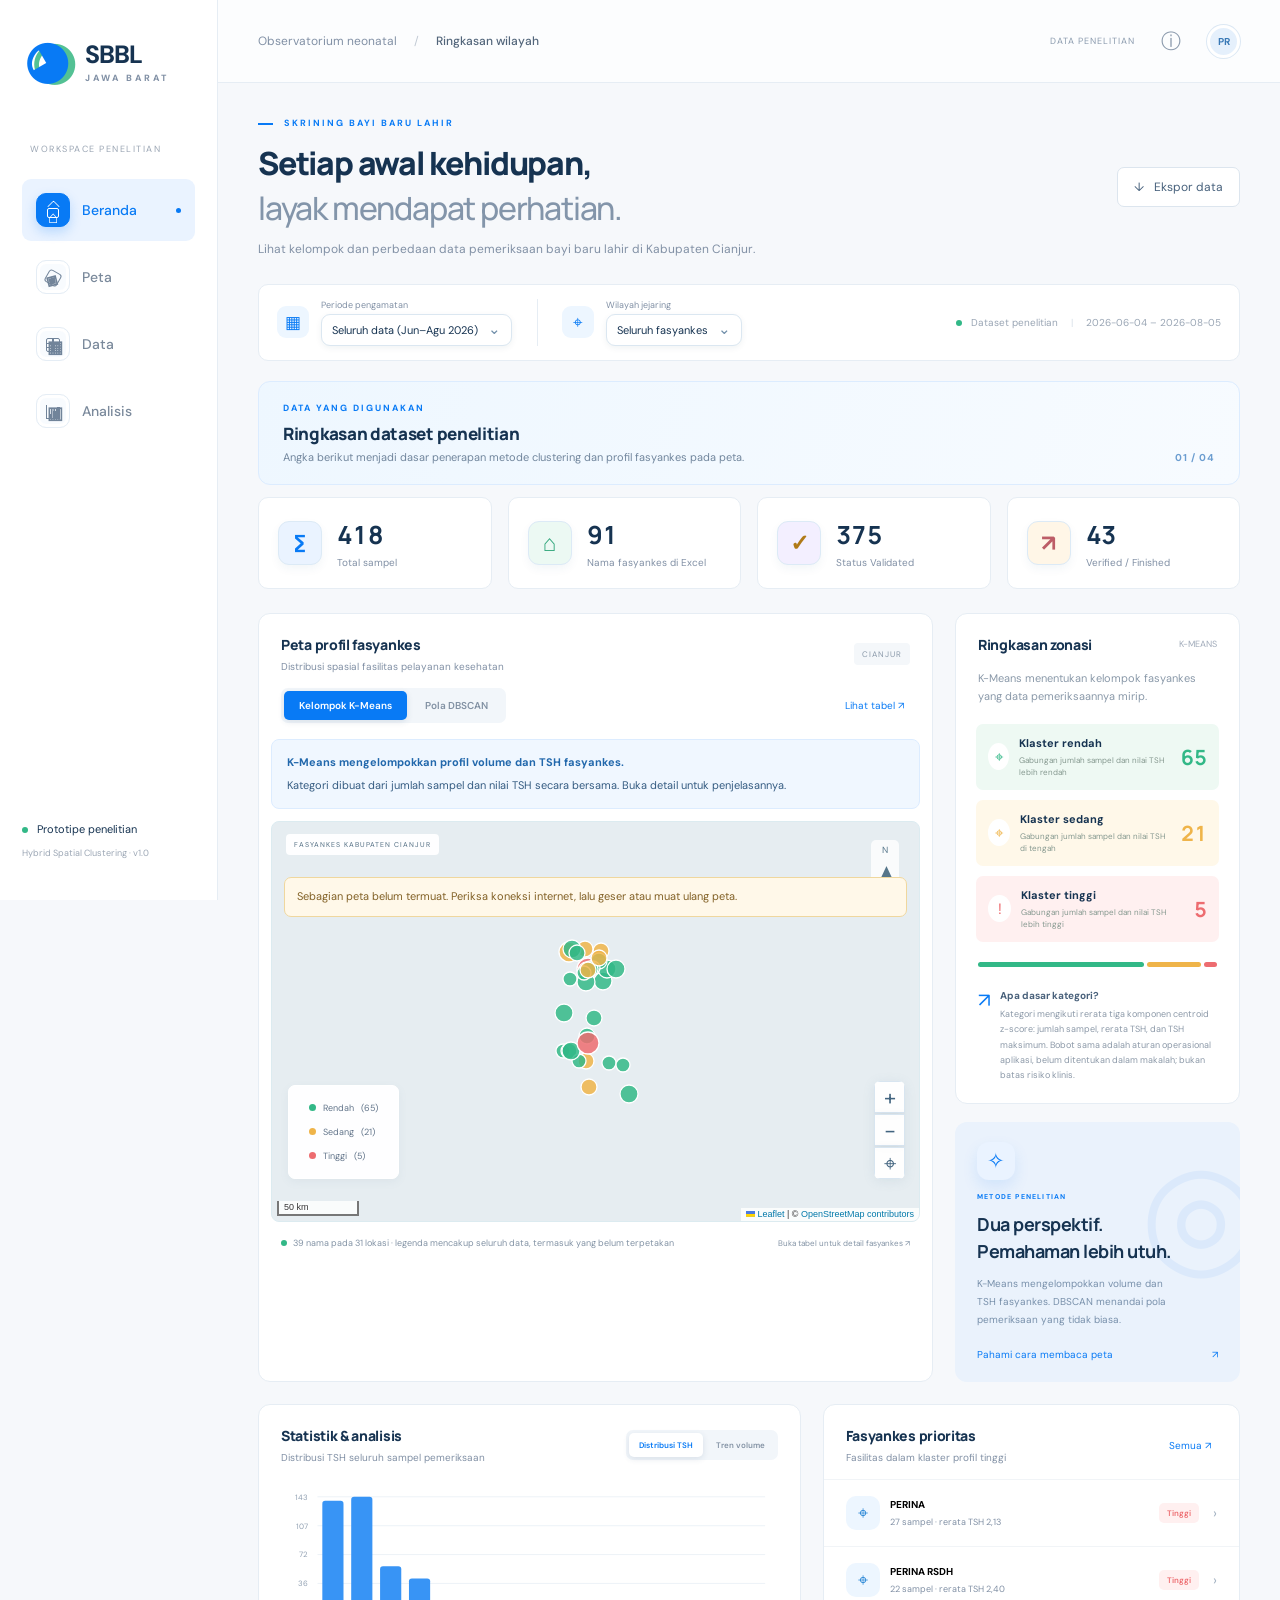
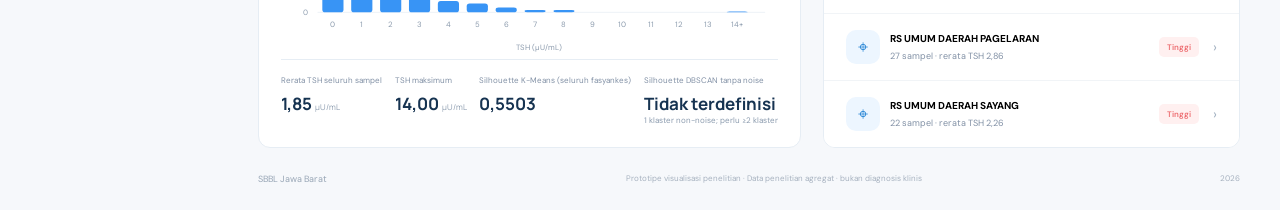
==== index.html @ 20bd7f94 "Fix duplicate dropdown and modernize menu icons" ====
<!doctype html>
<html lang="id">
<head><meta charset="UTF-8"><meta name="viewport" content="width=device-width,initial-scale=1"><meta name="theme-color" content="#087af5"><title>SBBL Jawa Barat · Observatorium Neonatal</title><meta name="description" content="Prototipe penelitian kerentanan neonatal Jawa Barat: peta interaktif, visualisasi K-Means dan DBSCAN, serta statistik fasyankes menggunakan data penelitian."><meta name="referrer" content="strict-origin-when-cross-origin"><link rel="stylesheet" href="vendor/leaflet/leaflet.css"><link rel="stylesheet" href="style.css?v=20260915-icons2"></head>
<body>
<aside class="sidebar"><a class="brand" href="#beranda"><span class="logo">◕</span><span>SBBL<span class="brand-sub">JAWA BARAT</span></span></a><div class="workspace">WORKSPACE PENELITIAN</div><nav id="side-nav"></nav><div class="side-bottom"><div class="live-dot"></div> Prototipe penelitian<span>Hybrid Spatial Clustering · v1.0</span></div></aside>
<div class="app"><header><div class="mobile-brand"><span class="logo">◕</span><strong>SBBL Jawa Barat</strong></div><div class="breadcrumb">Observatorium neonatal <span>/</span> <strong id="crumb">Ringkasan wilayah</strong></div><div class="header-right"><span class="demo-label">DATA PENELITIAN</span><button class="icon-button" id="info-button" aria-label="Tentang aplikasi">ⓘ</button><div class="avatar">PR</div></div></header>
<main><section class="page-heading"><div><div class="eyebrow"><span></span> SKRINING BAYI BARU LAHIR</div><h1 id="page-title">Setiap awal kehidupan,<br><span>layak mendapat perhatian.</span></h1><p id="page-desc">Eksplorasi kerentanan neonatal di Jawa Barat melalui hybrid spatial clustering.</p></div><button class="export-button" id="export">↓ <span>Ekspor data</span></button></section>
<section class="filter-bar"><div class="filter"><span class="filter-icon">▦</span><div><label for="period">Periode pengamatan</label><select id="period"><option value="all">Seluruh data (Jun?Agu 2026)</option></select></div></div><div class="filter"><span class="filter-icon">⌖</span><div><label for="region">Wilayah jejaring</label><select id="region" disabled><option value="all">Wilayah belum tersedia</option></select></div></div><div class="filter-note"><span class="live-dot"></span> Dataset penelitian <span class="divider">|</span> <span id="period-note">4 Jun?5 Agu 2026</span></div></section>
<section class="stats" id="stats"></section>
<div id="dashboard"><div class="content-grid"><section class="card map-card"><div class="card-heading"><div><h2>Peta profil fasyankes</h2><p>Distribusi spasial fasilitas pelayanan kesehatan</p></div><span class="small-tag">CIANJUR</span></div><div class="map-toolbar"><div class="segmented"><button class="active" data-mode="kmeans">Kelompok K-Means</button><button data-mode="dbscan">Pola DBSCAN</button></div><button class="text-button" id="map-table">Lihat tabel ↗</button></div><div class="coordinate-tools"><button class="text-button" id="coordinate-template">Unduh template koordinat</button><label class="text-button" for="coordinate-file">Muat koordinat fasyankes (CSV)</label><input id="coordinate-file" type="file" accept=".csv,text/csv" hidden><p id="coordinate-note" role="status">Gunakan lokasi fasyankes, bukan alamat pasien. CSV hanya digunakan dalam sesi browser ini.</p></div><div id="method-explanation" class="method-explanation" aria-live="polite"></div><div class="map-wrap" id="map-wrap"><div id="map" role="region" aria-label="Peta geografis interaktif Kabupaten Cianjur"></div><div id="map-status" role="status" hidden></div><div class="map-caption">FASYANKES KABUPATEN CIANJUR</div><div class="compass">N<span>➤</span></div><div class="map-controls"><button id="zoom-in" aria-label="Perbesar peta">+</button><button id="zoom-out" aria-label="Perkecil peta">−</button><button id="reset-map" aria-label="Reset peta">⌖</button></div><div class="legend" id="legend"></div></div><div class="map-footer"><span class="live-dot"></span><span id="map-footnote">3 klaster profil</span><span class="right">Buka tabel untuk detail fasyankes ↗</span></div></section>
<aside class="insight-column"><section class="card zone-card"><div class="card-heading"><h2>Ringkasan zonasi</h2><span class="subtle">01 — 03</span></div><p class="section-description">Kenali sebaran tingkat kerentanan<br>di wilayah pengamatan.</p><div id="zones"></div><div class="distribution-bar"><i></i><i></i><i></i></div><div class="insight-note"><span>↗</span><p><strong>Perhatian pada zona tinggi</strong>Prioritaskan peninjauan data dan penguatan surveilans laboratorium.</p></div></section><section class="research-card"><span class="research-icon">✧</span><span class="eyebrow">METODE PENELITIAN</span><h3>Dua perspektif.<br>Pemahaman lebih utuh.</h3><p>K-Means mengelompokkan volume dan TSH fasyankes. DBSCAN menandai pola pemeriksaan yang tidak biasa.</p><button id="method">Pahami cara membaca peta <span>↗</span></button></section></aside></div>
<div class="bottom-grid"><section class="card chart-card"><div class="card-heading"><div><h2>Statistik & analisis</h2><p id="chart-desc">Sebaran nilai TSH pada sampel pemeriksaan</p></div><div class="segmented compact"><button class="active" data-chart="distribution">Distribusi TSH</button><button data-chart="trend">Tren volume</button></div></div><div id="chart"></div><div class="chart-summary"><span>Rata-rata TSH <strong>— <small>µU/mL</small></strong></span><span>Nilai maksimum <strong>— <small>µU/mL</small></strong></span><span>Silhouette score <strong>—</strong></span></div></section><section class="card facility-preview"><div class="card-heading"><div><h2>Fasyankes prioritas</h2><p>Fasilitas dalam klaster profil tinggi</p></div><button class="text-button" id="all-facilities">Semua ↗</button></div><div id="priority-list"></div></section></div></div>
<section class="card data-page" id="data-page" hidden><div class="card-heading"><div><h2>Direktori fasilitas kesehatan</h2><p>Telusuri data dan hasil pengelompokan fasilitas</p></div><span class="small-tag" id="result-count"></span></div><div class="data-tools"><input id="search" placeholder="Cari nama fasyankes atau kota…" aria-label="Cari fasilitas kesehatan"><div class="segmented" id="risk-filters"><button class="active" data-risk="Semua">Semua</button><button data-risk="Rendah">Rendah</button><button data-risk="Sedang">Sedang</button><button data-risk="Tinggi">Tinggi</button><button data-risk="Normal">Normal</button><button data-risk="Outlier">Outlier</button></div></div><div class="table-scroll"><table><thead><tr><th>Fasilitas kesehatan</th><th>Sampel</th><th>TSH rata-rata</th><th>TSH maksimum</th><th>Klaster profil</th><th>DBSCAN</th><th></th></tr></thead><tbody id="facility-table"></tbody></table></div></section>
<footer> SBBL Jawa Barat <span>Prototipe visualisasi penelitian · Data penelitian agregat · bukan diagnosis klinis</span><span>2026</span></footer></main></div><nav class="mobile-nav" id="mobile-nav"></nav><dialog id="detail-dialog"><button class="dialog-close" aria-label="Tutup dialog">×</button><div id="dialog-content"></div></dialog><div id="toast" role="status"></div><script src="vendor/leaflet/leaflet.js"></script><script src="research-data.js?v=20260915-icons2"></script><script src="clustering.js?v=20260915-icons2"></script><script src="facility-locations.js?v=20260915-icons2"></script><script src="app.js?v=20260915-icons2"></script><script src="coordinates.js?v=20260915-icons2"></script></body></html>
---- vendor/leaflet/leaflet.css ----
/* required styles */

.leaflet-pane,
.leaflet-tile,
.leaflet-marker-icon,
.leaflet-marker-shadow,
.leaflet-tile-container,
.leaflet-pane > svg,
.leaflet-pane > canvas,
.leaflet-zoom-box,
.leaflet-image-layer,
.leaflet-layer {
	position: absolute;
	left: 0;
	top: 0;
	}
.leaflet-container {
	overflow: hidden;
	}
.leaflet-tile,
.leaflet-marker-icon,
.leaflet-marker-shadow {
	-webkit-user-select: none;
	   -moz-user-select: none;
	        user-select: none;
	  -webkit-user-drag: none;
	}
/* Prevents IE11 from highlighting tiles in blue */
.leaflet-tile::selection {
	background: transparent;
}
/* Safari renders non-retina tile on retina better with this, but Chrome is worse */
.leaflet-safari .leaflet-tile {
	image-rendering: -webkit-optimize-contrast;
	}
/* hack that prevents hw layers "stretching" when loading new tiles */
.leaflet-safari .leaflet-tile-container {
	width: 1600px;
	height: 1600px;
	-webkit-transform-origin: 0 0;
	}
.leaflet-marker-icon,
.leaflet-marker-shadow {
	display: block;
	}
/* .leaflet-container svg: reset svg max-width decleration shipped in Joomla! (joomla.org) 3.x */
/* .leaflet-container img: map is broken in FF if you have max-width: 100% on tiles */
.leaflet-container .leaflet-overlay-pane svg {
	max-width: none !important;
	max-height: none !important;
	}
.leaflet-container .leaflet-marker-pane img,
.leaflet-container .leaflet-shadow-pane img,
.leaflet-container .leaflet-tile-pane img,
.leaflet-container img.leaflet-image-layer,
.leaflet-container .leaflet-tile {
	max-width: none !important;
	max-height: none !important;
	width: auto;
	padding: 0;
	}

.leaflet-container img.leaflet-tile {
	/* See: https://bugs.chromium.org/p/chromium/issues/detail?id=600120 */
	mix-blend-mode: plus-lighter;
}

.leaflet-container.leaflet-touch-zoom {
	-ms-touch-action: pan-x pan-y;
	touch-action: pan-x pan-y;
	}
.leaflet-container.leaflet-touch-drag {
	-ms-touch-action: pinch-zoom;
	/* Fallback for FF which doesn't support pinch-zoom */
	touch-action: none;
	touch-action: pinch-zoom;
}
.leaflet-container.leaflet-touch-drag.leaflet-touch-zoom {
	-ms-touch-action: none;
	touch-action: none;
}
.leaflet-container {
	-webkit-tap-highlight-color: transparent;
}
.leaflet-container a {
	-webkit-tap-highlight-color: rgba(51, 181, 229, 0.4);
}
.leaflet-tile {
	filter: inherit;
	visibility: hidden;
	}
.leaflet-tile-loaded {
	visibility: inherit;
	}
.leaflet-zoom-box {
	width: 0;
	height: 0;
	-moz-box-sizing: border-box;
	     box-sizing: border-box;
	z-index: 800;
	}
/* workaround for https://bugzilla.mozilla.org/show_bug.cgi?id=888319 */
.leaflet-overlay-pane svg {
	-moz-user-select: none;
	}

.leaflet-pane         { z-index: 400; }

.leaflet-tile-pane    { z-index: 200; }
.leaflet-overlay-pane { z-index: 400; }
.leaflet-shadow-pane  { z-index: 500; }
.leaflet-marker-pane  { z-index: 600; }
.leaflet-tooltip-pane   { z-index: 650; }
.leaflet-popup-pane   { z-index: 700; }

.leaflet-map-pane canvas { z-index: 100; }
.leaflet-map-pane svg    { z-index: 200; }

.leaflet-vml-shape {
	width: 1px;
	height: 1px;
	}
.lvml {
	behavior: url(#default#VML);
	display: inline-block;
	position: absolute;
	}


/* control positioning */

.leaflet-control {
	position: relative;
	z-index: 800;
	pointer-events: visiblePainted; /* IE 9-10 doesn't have auto */
	pointer-events: auto;
	}
.leaflet-top,
.leaflet-bottom {
	position: absolute;
	z-index: 1000;
	pointer-events: none;
	}
.leaflet-top {
	top: 0;
	}
.leaflet-right {
	right: 0;
	}
.leaflet-bottom {
	bottom: 0;
	}
.leaflet-left {
	left: 0;
	}
.leaflet-control {
	float: left;
	clear: both;
	}
.leaflet-right .leaflet-control {
	float: right;
	}
.leaflet-top .leaflet-control {
	margin-top: 10px;
	}
.leaflet-bottom .leaflet-control {
	margin-bottom: 10px;
	}
.leaflet-left .leaflet-control {
	margin-left: 10px;
	}
.leaflet-right .leaflet-control {
	margin-right: 10px;
	}


/* zoom and fade animations */

.leaflet-fade-anim .leaflet-popup {
	opacity: 0;
	-webkit-transition: opacity 0.2s linear;
	   -moz-transition: opacity 0.2s linear;
	        transition: opacity 0.2s linear;
	}
.leaflet-fade-anim .leaflet-map-pane .leaflet-popup {
	opacity: 1;
	}
.leaflet-zoom-animated {
	-webkit-transform-origin: 0 0;
	    -ms-transform-origin: 0 0;
	        transform-origin: 0 0;
	}
svg.leaflet-zoom-animated {
	will-change: transform;
}

.leaflet-zoom-anim .leaflet-zoom-animated {
	-webkit-transition: -webkit-transform 0.25s cubic-bezier(0,0,0.25,1);
	   -moz-transition:    -moz-transform 0.25s cubic-bezier(0,0,0.25,1);
	        transition:         transform 0.25s cubic-bezier(0,0,0.25,1);
	}
.leaflet-zoom-anim .leaflet-tile,
.leaflet-pan-anim .leaflet-tile {
	-webkit-transition: none;
	   -moz-transition: none;
	        transition: none;
	}

.leaflet-zoom-anim .leaflet-zoom-hide {
	visibility: hidden;
	}


/* cursors */

.leaflet-interactive {
	cursor: pointer;
	}
.leaflet-grab {
	cursor: -webkit-grab;
	cursor:    -moz-grab;
	cursor:         grab;
	}
.leaflet-crosshair,
.leaflet-crosshair .leaflet-interactive {
	cursor: crosshair;
	}
.leaflet-popup-pane,
.leaflet-control {
	cursor: auto;
	}
.leaflet-dragging .leaflet-grab,
.leaflet-dragging .leaflet-grab .leaflet-interactive,
.leaflet-dragging .leaflet-marker-draggable {
	cursor: move;
	cursor: -webkit-grabbing;
	cursor:    -moz-grabbing;
	cursor:         grabbing;
	}

/* marker & overlays interactivity */
.leaflet-marker-icon,
.leaflet-marker-shadow,
.leaflet-image-layer,
.leaflet-pane > svg path,
.leaflet-tile-container {
	pointer-events: none;
	}

.leaflet-marker-icon.leaflet-interactive,
.leaflet-image-layer.leaflet-interactive,
.leaflet-pane > svg path.leaflet-interactive,
svg.leaflet-image-layer.leaflet-interactive path {
	pointer-events: visiblePainted; /* IE 9-10 doesn't have auto */
	pointer-events: auto;
	}

/* visual tweaks */

.leaflet-container {
	background: #ddd;
	outline-offset: 1px;
	}
.leaflet-container a {
	color: #0078A8;
	}
.leaflet-zoom-box {
	border: 2px dotted #38f;
	background: rgba(255,255,255,0.5);
	}


/* general typography */
.leaflet-container {
	font-family: "Helvetica Neue", Arial, Helvetica, sans-serif;
	font-size: 12px;
	font-size: 0.75rem;
	line-height: 1.5;
	}


/* general toolbar styles */

.leaflet-bar {
	box-shadow: 0 1px 5px rgba(0,0,0,0.65);
	border-radius: 4px;
	}
.leaflet-bar a {
	background-color: #fff;
	border-bottom: 1px solid #ccc;
	width: 26px;
	height: 26px;
	line-height: 26px;
	display: block;
	text-align: center;
	text-decoration: none;
	color: black;
	}
.leaflet-bar a,
.leaflet-control-layers-toggle {
	background-position: 50% 50%;
	background-repeat: no-repeat;
	display: block;
	}
.leaflet-bar a:hover,
.leaflet-bar a:focus {
	background-color: #f4f4f4;
	}
.leaflet-bar a:first-child {
	border-top-left-radius: 4px;
	border-top-right-radius: 4px;
	}
.leaflet-bar a:last-child {
	border-bottom-left-radius: 4px;
	border-bottom-right-radius: 4px;
	border-bottom: none;
	}
.leaflet-bar a.leaflet-disabled {
	cursor: default;
	background-color: #f4f4f4;
	color: #bbb;
	}

.leaflet-touch .leaflet-bar a {
	width: 30px;
	height: 30px;
	line-height: 30px;
	}
.leaflet-touch .leaflet-bar a:first-child {
	border-top-left-radius: 2px;
	border-top-right-radius: 2px;
	}
.leaflet-touch .leaflet-bar a:last-child {
	border-bottom-left-radius: 2px;
	border-bottom-right-radius: 2px;
	}

/* zoom control */

.leaflet-control-zoom-in,
.leaflet-control-zoom-out {
	font: bold 18px 'Lucida Console', Monaco, monospace;
	text-indent: 1px;
	}

.leaflet-touch .leaflet-control-zoom-in, .leaflet-touch .leaflet-control-zoom-out  {
	font-size: 22px;
	}


/* layers control */

.leaflet-control-layers {
	box-shadow: 0 1px 5px rgba(0,0,0,0.4);
	background: #fff;
	border-radius: 5px;
	}
.leaflet-control-layers-toggle {
	background-image: url(images/layers.png);
	width: 36px;
	height: 36px;
	}
.leaflet-retina .leaflet-control-layers-toggle {
	background-image: url(images/layers-2x.png);
	background-size: 26px 26px;
	}
.leaflet-touch .leaflet-control-layers-toggle {
	width: 44px;
	height: 44px;
	}
.leaflet-control-layers .leaflet-control-layers-list,
.leaflet-control-layers-expanded .leaflet-control-layers-toggle {
	display: none;
	}
.leaflet-control-layers-expanded .leaflet-control-layers-list {
	display: block;
	position: relative;
	}
.leaflet-control-layers-expanded {
	padding: 6px 10px 6px 6px;
	color: #333;
	background: #fff;
	}
.leaflet-control-layers-scrollbar {
	overflow-y: scroll;
	overflow-x: hidden;
	padding-right: 5px;
	}
.leaflet-control-layers-selector {
	margin-top: 2px;
	position: relative;
	top: 1px;
	}
.leaflet-control-layers label {
	display: block;
	font-size: 13px;
	font-size: 1.08333em;
	}
.leaflet-control-layers-separator {
	height: 0;
	border-top: 1px solid #ddd;
	margin: 5px -10px 5px -6px;
	}

/* Default icon URLs */
.leaflet-default-icon-path { /* used only in path-guessing heuristic, see L.Icon.Default */
	background-image: url(images/marker-icon.png);
	}


/* attribution and scale controls */

.leaflet-container .leaflet-control-attribution {
	background: #fff;
	background: rgba(255, 255, 255, 0.8);
	margin: 0;
	}
.leaflet-control-attribution,
.leaflet-control-scale-line {
	padding: 0 5px;
	color: #333;
	line-height: 1.4;
	}
.leaflet-control-attribution a {
	text-decoration: none;
	}
.leaflet-control-attribution a:hover,
.leaflet-control-attribution a:focus {
	text-decoration: underline;
	}
.leaflet-attribution-flag {
	display: inline !important;
	vertical-align: baseline !important;
	width: 1em;
	height: 0.6669em;
	}
.leaflet-left .leaflet-control-scale {
	margin-left: 5px;
	}
.leaflet-bottom .leaflet-control-scale {
	margin-bottom: 5px;
	}
.leaflet-control-scale-line {
	border: 2px solid #777;
	border-top: none;
	line-height: 1.1;
	padding: 2px 5px 1px;
	white-space: nowrap;
	-moz-box-sizing: border-box;
	     box-sizing: border-box;
	background: rgba(255, 255, 255, 0.8);
	text-shadow: 1px 1px #fff;
	}
.leaflet-control-scale-line:not(:first-child) {
	border-top: 2px solid #777;
	border-bottom: none;
	margin-top: -2px;
	}
.leaflet-control-scale-line:not(:first-child):not(:last-child) {
	border-bottom: 2px solid #777;
	}

.leaflet-touch .leaflet-control-attribution,
.leaflet-touch .leaflet-control-layers,
.leaflet-touch .leaflet-bar {
	box-shadow: none;
	}
.leaflet-touch .leaflet-control-layers,
.leaflet-touch .leaflet-bar {
	border: 2px solid rgba(0,0,0,0.2);
	background-clip: padding-box;
	}


/* popup */

.leaflet-popup {
	position: absolute;
	text-align: center;
	margin-bottom: 20px;
	}
.leaflet-popup-content-wrapper {
	padding: 1px;
	text-align: left;
	border-radius: 12px;
	}
.leaflet-popup-content {
	margin: 13px 24px 13px 20px;
	line-height: 1.3;
	font-size: 13px;
	font-size: 1.08333em;
	min-height: 1px;
	}
.leaflet-popup-content p {
	margin: 17px 0;
	margin: 1.3em 0;
	}
.leaflet-popup-tip-container {
	width: 40px;
	height: 20px;
	position: absolute;
	left: 50%;
	margin-top: -1px;
	margin-left: -20px;
	overflow: hidden;
	pointer-events: none;
	}
.leaflet-popup-tip {
	width: 17px;
	height: 17px;
	padding: 1px;

	margin: -10px auto 0;
	pointer-events: auto;

	-webkit-transform: rotate(45deg);
	   -moz-transform: rotate(45deg);
	    -ms-transform: rotate(45deg);
	        transform: rotate(45deg);
	}
.leaflet-popup-content-wrapper,
.leaflet-popup-tip {
	background: white;
	color: #333;
	box-shadow: 0 3px 14px rgba(0,0,0,0.4);
	}
.leaflet-container a.leaflet-popup-close-button {
	position: absolute;
	top: 0;
	right: 0;
	border: none;
	text-align: center;
	width: 24px;
	height: 24px;
	font: 16px/24px Tahoma, Verdana, sans-serif;
	color: #757575;
	text-decoration: none;
	background: transparent;
	}
.leaflet-container a.leaflet-popup-close-button:hover,
.leaflet-container a.leaflet-popup-close-button:focus {
	color: #585858;
	}
.leaflet-popup-scrolled {
	overflow: auto;
	}

.leaflet-oldie .leaflet-popup-content-wrapper {
	-ms-zoom: 1;
	}
.leaflet-oldie .leaflet-popup-tip {
	width: 24px;
	margin: 0 auto;

	-ms-filter: "progid:DXImageTransform.Microsoft.Matrix(M11=0.70710678, M12=0.70710678, M21=-0.70710678, M22=0.70710678)";
	filter: progid:DXImageTransform.Microsoft.Matrix(M11=0.70710678, M12=0.70710678, M21=-0.70710678, M22=0.70710678);
	}

.leaflet-oldie .leaflet-control-zoom,
.leaflet-oldie .leaflet-control-layers,
.leaflet-oldie .leaflet-popup-content-wrapper,
.leaflet-oldie .leaflet-popup-tip {
	border: 1px solid #999;
	}


/* div icon */

.leaflet-div-icon {
	background: #fff;
	border: 1px solid #666;
	}


/* Tooltip */
/* Base styles for the element that has a tooltip */
.leaflet-tooltip {
	position: absolute;
	padding: 6px;
	background-color: #fff;
	border: 1px solid #fff;
	border-radius: 3px;
	color: #222;
	white-space: nowrap;
	-webkit-user-select: none;
	-moz-user-select: none;
	-ms-user-select: none;
	user-select: none;
	pointer-events: none;
	box-shadow: 0 1px 3px rgba(0,0,0,0.4);
	}
.leaflet-tooltip.leaflet-interactive {
	cursor: pointer;
	pointer-events: auto;
	}
.leaflet-tooltip-top:before,
.leaflet-tooltip-bottom:before,
.leaflet-tooltip-left:before,
.leaflet-tooltip-right:before {
	position: absolute;
	pointer-events: none;
	border: 6px solid transparent;
	background: transparent;
	content: "";
	}

/* Directions */

.leaflet-tooltip-bottom {
	margin-top: 6px;
}
.leaflet-tooltip-top {
	margin-top: -6px;
}
.leaflet-tooltip-bottom:before,
.leaflet-tooltip-top:before {
	left: 50%;
	margin-left: -6px;
	}
.leaflet-tooltip-top:before {
	bottom: 0;
	margin-bottom: -12px;
	border-top-color: #fff;
	}
.leaflet-tooltip-bottom:before {
	top: 0;
	margin-top: -12px;
	margin-left: -6px;
	border-bottom-color: #fff;
	}
.leaflet-tooltip-left {
	margin-left: -6px;
}
.leaflet-tooltip-right {
	margin-left: 6px;
}
.leaflet-tooltip-left:before,
.leaflet-tooltip-right:before {
	top: 50%;
	margin-top: -6px;
	}
.leaflet-tooltip-left:before {
	right: 0;
	margin-right: -12px;
	border-left-color: #fff;
	}
.leaflet-tooltip-right:before {
	left: 0;
	margin-left: -12px;
	border-right-color: #fff;
	}

/* Printing */

@media print {
	/* Prevent printers from removing background-images of controls. */
	.leaflet-control {
		-webkit-print-color-adjust: exact;
		print-color-adjust: exact;
		}
	}
---- style.css ----
@import url('https://fonts.googleapis.com/css2?family=DM+Sans:wght@400;500;600;700&family=Manrope:wght@400;500;600;700;800&display=swap');
:root{--blue:#087af5;--ink:#163351;--muted:#8190a5;--line:#e6edf4;--green:#32b887;--orange:#efb449;--red:#ed6c70}*{box-sizing:border-box}body{margin:0;background:#f6f8fb;color:var(--ink);font-family:'DM Sans',sans-serif;font-size:14px}button,select,input{font:inherit}button,a,select{ -webkit-tap-highlight-color:transparent}button{cursor:pointer}button:focus-visible,a:focus-visible,select:focus-visible,input:focus-visible{outline:3px solid #7ec0ff;outline-offset:3px}button{transition:background .18s,transform .18s}button:hover{filter:brightness(.97)}button:active{transform:translateY(1px)}.sidebar{position:fixed;width:218px;top:0;bottom:0;background:white;border-right:1px solid var(--line);padding:35px 22px;display:flex;flex-direction:column;z-index:20}.brand{display:flex;gap:10px;align-items:center;text-decoration:none;color:var(--ink);font-size:25px;font-weight:800;letter-spacing:-1px}.logo{font-size:51px;line-height:1;color:var(--blue);text-shadow:6px 5px 0 #53c194;display:inline-block;transform:rotate(-30deg);margin-right:9px}.brand-sub{display:block;font-size:9px;letter-spacing:3px;color:#8190a5;margin-top:1px}.workspace{font-size:9px;letter-spacing:1.5px;color:#9ba6b4;margin:57px 8px 19px}.nav-link{display:flex;align-items:center;gap:14px;color:#7a899b;text-decoration:none;padding:14px;margin:5px 0;border-radius:9px;font-weight:500}.nav-link.active{background:#eaf3ff;color:var(--blue)}.nav-icon{font-size:21px;width:23px;text-align:center}.nav-link.active:after{content:'';width:5px;height:5px;background:var(--blue);border-radius:50%;margin-left:auto}.side-bottom{margin-top:auto;font-size:11px;line-height:24px}.side-bottom>span{display:block;color:#9ca7b5;font-size:9px}.live-dot{display:inline-block;width:6px;height:6px;background:var(--green);border-radius:50%;margin-right:6px}.app{margin-left:218px}header{height:83px;padding:0 40px;border-bottom:1px solid var(--line);background:#ffffffb5;display:flex;align-items:center;justify-content:space-between}.breadcrumb{font-size:12px;color:var(--muted)}.breadcrumb span{margin:0 14px;color:#c0c9d3}.breadcrumb strong{color:#52657a;font-weight:500}.header-right{display:flex;align-items:center;gap:20px}.demo-label{font-size:9px;letter-spacing:1px;color:#8b9bae}.avatar{display:grid;place-items:center;width:33px;height:33px;background:#e5f0fc;border:3px solid white;box-shadow:0 0 0 1px #dce8f4;border-radius:50%;font-size:10px;color:#3979b6;font-weight:700}.icon-button{border:0;background:none;color:#8a99ac;font-size:20px}main{max-width:1530px;margin:auto;padding:34px 40px 0}.page-heading{display:flex;justify-content:space-between;align-items:center;margin-bottom:27px}.eyebrow{font-size:9px;font-weight:700;letter-spacing:2px;color:var(--blue);display:block}.eyebrow>span{display:inline-block;width:15px;height:2px;background:var(--blue);vertical-align:middle;margin-right:7px}h1{font-family:Manrope,sans-serif;font-size:32px;line-height:1.4;letter-spacing:-1.2px;margin:12px 0 10px;font-weight:800}h1 span{color:#8395aa;font-weight:500}.page-heading p{color:var(--muted);font-size:12px;margin:0}.export-button{border:1px solid #dce5ee;background:white;padding:11px 16px;border-radius:7px;font-size:12px;color:#47617c;display:flex;gap:10px;align-items:center}.filter-bar{background:white;border:1px solid var(--line);border-radius:10px;display:flex;align-items:center;padding:14px 18px;margin-bottom:20px;gap:25px}.filter{display:flex;gap:12px;align-items:center;min-width:205px}.filter+.filter{border-left:1px solid var(--line);padding-left:24px}.filter-icon{color:var(--blue);font-size:24px;background:#f1f7ff;width:36px;height:36px;display:grid;place-items:center;border-radius:8px}.filter label{display:block;font-size:9px;color:var(--muted);margin-bottom:3px}select{border:0;background:transparent;color:var(--ink);font-size:11px;font-weight:600;min-width:155px;cursor:pointer}.filter-note{margin-left:auto;font-size:10px;color:#99a5b4;white-space:nowrap}.divider{margin:0 10px;color:#d8e0e8}.stats{display:grid;grid-template-columns:repeat(4,1fr);gap:16px;margin-bottom:24px}.stat{background:white;border:1px solid var(--line);border-radius:10px;padding:19px;display:flex;align-items:center;gap:15px}.stat-icon{width:44px;height:44px;border-radius:12px;background:#ecf5ff;color:var(--blue);display:grid;place-items:center;font-size:23px}.stat:nth-child(2) .stat-icon{background:#ecf9f3;color:#35ac7e}.stat:nth-child(3) .stat-icon{background:#f3efff;color:#9477d2}.stat:nth-child(4) .stat-icon{background:#fff6e7;color:#d5a23c}.stat strong{font-family:Manrope,sans-serif;font-size:25px;letter-spacing:-.7px}.stat p{margin:4px 0 0;color:var(--muted);font-size:10px}.stat .stat-trend{margin-left:auto;align-self:flex-start;font-size:9px;color:#53af8d;background:#f0faf5;padding:4px;border-radius:4px}.content-grid{display:grid;grid-template-columns:minmax(0,1fr) 285px;gap:22px}.card{background:white;border:1px solid var(--line);border-radius:12px;overflow:hidden}.card-heading{display:flex;align-items:center;justify-content:space-between;padding:21px 22px 15px;gap:10px}h2{font-family:Manrope,sans-serif;font-size:14px;letter-spacing:-.3px;margin:0;font-weight:800}.card-heading p{font-size:10px;color:var(--muted);margin:6px 0 0}.small-tag{font-size:8px;letter-spacing:1px;background:#f4f7fa;color:#8a99a9;padding:6px 8px;border-radius:4px;white-space:nowrap}.map-toolbar{display:flex;justify-content:space-between;align-items:center;padding:0 22px 16px}.segmented{display:flex;background:#f2f6fa;padding:3px;border-radius:7px;gap:3px}.segmented button{border:0;background:none;color:#8291a3;padding:8px 15px;font-size:10px;font-weight:600;border-radius:5px;white-space:nowrap}.segmented button.active{background:white;color:var(--blue);box-shadow:0 2px 6px #244b7020}.map-toolbar .segmented button.active{background:var(--blue);color:white}.text-button{font-size:10px;color:var(--blue);border:0;background:none;padding:6px}.map-wrap{position:relative;margin:0 12px;background:#e0f1f8;border:1px solid #dcebf0;border-radius:8px;overflow:hidden;aspect-ratio:1.62}#map{display:block;width:100%;height:100%;touch-action:manipulation}.map-caption{position:absolute;top:12px;left:14px;font-size:6px;letter-spacing:1px;color:#88a6b5}.compass{position:absolute;right:20px;top:18px;color:#56758a;text-align:center;font-size:9px}.compass span{display:block;transform:rotate(-90deg);font-size:24px;margin-top:3px}.map-controls{position:absolute;right:14px;bottom:26px;display:flex;flex-direction:column;gap:1px;box-shadow:0 2px 12px #6a8eab20;border-radius:6px;overflow:hidden}.map-controls button{background:white;border:0;width:31px;height:32px;font-size:22px;color:#487a9b}.legend{position:absolute;bottom:25px;left:16px;background:#fffffff0;border:1px solid #fff;padding:10px 12px;border-radius:7px;box-shadow:0 3px 10px #63809a12}.legend button{display:flex;align-items:center;gap:7px;border:0;background:none;font-size:9px;color:#62748a;padding:4px 0}.legend button.dim{opacity:.35}.legend i{width:7px;height:7px;border-radius:50%;background:var(--c)}.map-scale{position:absolute;bottom:9px;right:60px;font-size:10px;color:#7394a6}.map-scale span{font-size:7px;margin-left:5px}.map-footer{padding:15px 22px;display:flex;align-items:center;font-size:9px;color:#8393a5}.right{margin-left:auto;font-size:8px}.subtle{font-size:9px;color:#a1abba}.section-description{margin:0 22px 18px;color:#8a99a9;font-size:11px;line-height:1.7}.zone-row{display:flex;align-items:center;margin:0 20px 10px;padding:12px;border-radius:7px;background:var(--bg);gap:10px;border:0;width:calc(100% - 40px);text-align:left;color:var(--ink)}.zone-indicator{width:27px;height:27px;border-radius:50%;background:white;color:var(--c);display:grid;place-items:center;font-size:15px}.zone-row strong{font-size:11px;display:block}.zone-row small{font-size:8px;color:#85988f}.zone-row b{font-family:Manrope,sans-serif;margin-left:auto;font-size:21px;color:var(--c)}.distribution-bar{display:flex;height:5px;gap:3px;margin:20px 22px}.distribution-bar i{background:var(--green);width:65%;border-radius:4px}.distribution-bar i:nth-child(2){background:var(--orange);width:30%}.distribution-bar i:nth-child(3){background:var(--red);width:5%}.insight-note{display:flex;gap:9px;margin:0 22px 20px;color:var(--blue)}.insight-note>span{font-size:20px}.insight-note p{font-size:9px;color:#8c99a8;line-height:1.7;margin:0}.insight-note strong{display:block;color:#49617b;font-size:10px;margin-bottom:3px}.research-card{background:#eaf2fc;margin-top:18px;padding:20px 22px;border-radius:12px;position:relative;overflow:hidden}.research-card:after{content:'◎';position:absolute;right:-22px;top:0;font-size:140px;color:#dbe9fb;pointer-events:none}.research-card>*{position:relative;z-index:1}.research-card .eyebrow{font-size:7px;letter-spacing:1.2px}.research-icon{display:block;color:var(--blue);font-size:23px;margin-bottom:12px}.research-card h3{font-family:Manrope,sans-serif;font-size:18px;line-height:1.5;letter-spacing:-.5px;margin:10px 0}.research-card p{font-size:10px;line-height:1.8;color:#7890ab;max-width:205px}.research-card button{border:0;background:none;color:var(--blue);font-size:10px;padding:9px 0 0;width:100%;text-align:left}.research-card button span{float:right}.bottom-grid{display:grid;grid-template-columns:minmax(0,1.3fr) minmax(0,1fr);gap:22px;margin-top:22px}.compact button{font-size:8px;padding:7px 10px}#chart{padding:0 20px;height:180px}#chart svg{width:100%;height:100%;overflow:visible}.chart-summary{display:flex;justify-content:space-between;margin:0 22px;padding:15px 0 20px;border-top:1px solid var(--line)}.chart-summary>span{font-size:8px;color:var(--muted)}.chart-summary strong{display:block;font-family:Manrope,sans-serif;font-size:17px;color:var(--ink);margin-top:7px}.chart-summary small{font-size:8px;color:#8b9bae;font-weight:400}.facility-row{width:100%;display:flex;align-items:center;text-align:left;padding:16px 22px;background:white;border:0;border-top:1px solid #f1f4f7;gap:10px}.facility-row:hover{background:#f8fbff}.facility-symbol{display:grid;place-items:center;background:#f2f6fb;color:#88a1bc;border-radius:8px;width:34px;height:34px;font-size:18px}.facility-row strong{display:block;font-size:10px}.facility-row small{display:block;color:var(--muted);font-size:9px;margin-top:5px}.badge{display:inline-block;padding:5px 8px;border-radius:5px;font-size:8px;color:var(--c);background:var(--bg);font-weight:600}.facility-row .badge{margin-left:auto}.chevron{color:#a0afbf;margin-left:4px}footer{display:flex;justify-content:space-between;padding:25px 0;color:#97a5b5;font-size:9px}footer>span{font-size:8px;color:#a6b1bf}.mobile-brand,.mobile-nav{display:none}.data-tools{display:flex;gap:20px;padding:10px 22px 22px;justify-content:space-between;flex-wrap:wrap}input{border:1px solid #dce7f1;border-radius:7px;padding:11px 13px;color:var(--ink);background:#fbfdff;min-width:260px;font-size:12px}.table-scroll{overflow:auto}table{width:100%;border-collapse:collapse;white-space:nowrap;text-align:left}th{font-size:10px;color:#8b99a9;font-weight:500;background:#f8fafc;padding:14px 22px}td{padding:18px 22px;border-top:1px solid var(--line);font-size:11px}td small{display:block;color:var(--muted);margin-top:5px;font-size:9px}tbody tr{cursor:pointer}tbody tr:hover{background:#f4f9ff}dialog{border:1px solid var(--line);border-radius:18px;padding:30px;width:440px;max-width:calc(100% - 28px);max-height:90dvh;overflow:auto;box-shadow:0 25px 100px #0e2f5633;color:var(--ink)}dialog::backdrop{background:#12314e70;backdrop-filter:blur(4px)}.dialog-close{position:absolute;right:12px;top:10px;border:0;background:#f2f6fa;color:#7990a6;border-radius:50%;width:29px;height:29px;font-size:22px}dialog h2{font-size:22px;margin:20px 0 7px}dialog p{font-size:12px;line-height:1.8;color:#7a8b9f}.detail-box{background:#f7faff;border:1px solid var(--line);padding:15px;border-radius:10px;margin:16px 0}.detail-line{display:flex;justify-content:space-between;font-size:12px;padding:10px 0;border-bottom:1px solid var(--line)}.detail-line:last-child{border:0}.primary-button{background:var(--blue);color:white;border:0;border-radius:8px;padding:13px;width:100%;margin-top:10px}#toast{position:fixed;bottom:30px;left:50%;transform:translate(-50%,20px);background:#173b60;color:white;padding:13px 22px;border-radius:9px;font-size:12px;opacity:0;transition:.2s;pointer-events:none;z-index:100}#toast.show{opacity:1;transform:translate(-50%,0)}.map-tooltip{position:absolute;top:45px;left:18px;background:white;border-radius:7px;padding:12px;font-size:11px;box-shadow:0 3px 18px #183a5822;pointer-events:none}.map-tooltip small{display:block;margin-top:5px;color:var(--muted)}[hidden]{display:none!important}
@media(min-width:1500px){.map-wrap{aspect-ratio:1.85}.research-card{padding-bottom:26px}}@media(max-width:1200px){.sidebar{width:180px;padding:30px 14px}.app{margin-left:180px}main{padding:27px 25px 0}header{padding:0 25px}.content-grid{grid-template-columns:minmax(0,1fr) 250px;gap:16px}.filter-note{display:none}.stat{padding:15px;gap:10px}.stat-trend{display:none}.stat strong{font-size:22px}.map-wrap{aspect-ratio:1.3}.bottom-grid{gap:16px}.compact button{padding:7px}.chart-card .card-heading{align-items:flex-start;flex-direction:column}h1{font-size:29px}}
@media(max-width:950px){.sidebar{width:76px;padding:27px 12px}.brand>span:last-child,.workspace,.nav-label,.side-bottom,.nav-link.active:after{display:none}.brand .logo{font-size:40px}.sidebar nav{margin-top:40px}.nav-link{padding:13px}.app{margin-left:76px}.content-grid{grid-template-columns:minmax(0,1fr)}.insight-column{display:grid;grid-template-columns:1.2fr 1fr;gap:16px}.research-card{margin:0}.map-wrap{aspect-ratio:1.7}.bottom-grid{grid-template-columns:1fr 1fr}.stats{gap:10px}.stat-icon{width:33px;height:36px;font-size:19px}.stat{padding:13px 10px}.stat strong{font-size:20px}.stat p{font-size:9px}.chart-summary{gap:8px}.chart-summary strong{font-size:14px}.chart-summary>span{font-size:7px}}
@media(max-width:600px){.sidebar{display:none}.app{margin-left:0}header{height:72px;padding:0 20px;background:#fff;border-bottom:1px solid #e9f0f7}.mobile-brand{display:flex;align-items:center;gap:7px;font-size:15px;letter-spacing:-.4px}.mobile-brand .logo{font-size:34px}.breadcrumb,.demo-label,.avatar{display:none}.header-right{gap:0}main{padding:25px 16px 85px}.eyebrow{font-size:8px;letter-spacing:1.4px}h1{font-size:25px;letter-spacing:-1px;line-height:1.4;margin-top:12px}.page-heading{align-items:flex-start;margin-bottom:22px}.page-heading p{font-size:10px;max-width:280px;line-height:1.8}.export-button{padding:7px 10px;font-size:17px;margin-top:26px}.export-button span{display:none}.filter-bar{gap:0;padding:12px 10px;margin-bottom:14px}.filter{min-width:0;gap:6px;width:50%}.filter+.filter{padding-left:10px}.filter-icon{font-size:20px;width:28px;background:none}.filter label{font-size:8px}select{font-size:10px;min-width:0;width:100%;max-width:132px}.filter>div{min-width:0}.filter-icon{flex-shrink:0}.stats{grid-template-columns:1fr 1fr;gap:10px;margin-bottom:20px}.stat{padding:15px 13px;gap:11px;border-radius:10px}.stat-icon{height:39px;width:39px;font-size:21px}.stat strong{font-size:23px}.stat p{font-size:9px}.card-heading{padding:18px 16px 14px}h2{font-size:13px}.card-heading p{font-size:9px}.small-tag{font-size:6px;padding:5px}.map-toolbar{padding:0 12px 13px;gap:5px}.segmented button{font-size:9px;padding:8px 10px}.map-toolbar .text-button{font-size:8px;padding:0}.map-wrap{margin:0 8px;aspect-ratio:.96}#map{width:145%;max-width:none;margin-left:-22.5%}.map-caption{font-size:5px;top:10px;left:10px}.legend{left:10px;bottom:20px;padding:8px 10px}.legend button{font-size:9px}.map-footer{padding:13px 15px;font-size:8px}.map-footer .right{font-size:7px;max-width:140px;text-align:right}.insight-column{grid-template-columns:1fr}.section-description{font-size:10px;margin-bottom:15px}.zone-card #zones{display:flex;padding:0 15px;gap:8px}.zone-row{margin:0;padding:12px 8px;flex-direction:column;gap:7px;text-align:center;width:33.33%;position:relative}.zone-row b{margin:0;font-size:24px}.zone-row small{font-size:7px}.zone-indicator{width:24px;height:24px}.zone-row strong{font-size:10px}.distribution-bar{margin:17px}.insight-note{margin:0 17px 17px}.research-card{display:none}.bottom-grid{grid-template-columns:1fr;margin-top:18px}.chart-card .card-heading{flex-direction:row;align-items:center}.compact button{font-size:8px;padding:7px 8px}.chart-card .card-heading p{max-width:145px;line-height:1.6}.chart-summary>span{font-size:8px}.chart-summary strong{font-size:17px}#chart{height:180px}.facility-row strong{font-size:11px}.facility-row{padding:15px 17px}.mobile-nav{position:fixed;bottom:0;left:0;right:0;padding:7px 13px max(8px,env(safe-area-inset-bottom));display:flex;justify-content:space-around;background:#ffffffed;backdrop-filter:blur(14px);border-top:1px solid var(--line);z-index:25}.mobile-nav .nav-link{flex-direction:column;gap:3px;font-size:9px;padding:4px 18px;margin:0;background:none}.mobile-nav .nav-icon{font-size:22px}.mobile-nav .nav-label{display:block}.mobile-nav .nav-link.active:after{display:none}footer{font-size:8px;flex-wrap:wrap;gap:10px;line-height:1.8}footer>span:first-child{order:3;width:100%;max-width:300px}.data-tools{padding:5px 14px 18px;gap:12px}input{width:100%;min-width:0}#risk-filters{width:100%;overflow:auto}#risk-filters button{flex:1;padding:8px}td,th{padding:15px;font-size:10px}.data-page .card-heading{align-items:flex-start}#toast{bottom:85px;max-width:90%;width:max-content;font-size:11px}.map-tooltip{top:35px;left:12px}.insight-column{gap:0}}
/* Geographic map: isolate Leaflet panes below application navigation. */
#intro-dialog:has(.intro-conclusion){width:580px}
#intro-dialog .intro-conclusion p{font-size:14px;line-height:1.85;margin:15px 0}
.intro-conclusion strong{color:#2667a4}
@media(max-width:600px){#intro-dialog .intro-conclusion p{font-size:12px;margin:12px 0}}
.method-explanation{margin:0 12px 12px;padding:13px 15px;background:#f0f7ff;border:1px solid #dcecff;border-radius:8px;color:#355c82;font-size:11px;line-height:1.7}
.method-explanation strong{color:#2268ac}.method-explanation p{margin:5px 0 0}
.zone-row small{display:block;line-height:1.5;margin-top:4px}.zone-row b{flex-shrink:0}
@media(max-width:600px){.method-explanation{font-size:10px;margin:0 8px 10px;padding:11px}.zone-row small{font-size:8px}}
#intro-dialog{width:720px;padding:32px;max-height:90dvh}
#intro-dialog .intro-heading h2{font-size:30px;line-height:1.35;letter-spacing:-1px;margin:15px 0 10px;outline:none}
.intro-heading h2 span{color:#7792ae}
#intro-dialog p{color:#647b93;font-size:12px;line-height:1.8;margin:9px 0}
.intro-algorithms{display:grid;grid-template-columns:1fr 1fr;gap:14px;margin-top:22px}
.intro-algorithm{padding:18px;background:#f7faff;border:1px solid #e2ecf7;border-radius:12px;min-width:0}
.intro-number{font-size:8px;letter-spacing:1px;color:#6594c3;font-weight:700}
#intro-dialog h3{font-family:Manrope,sans-serif;font-size:19px;margin:9px 0;color:var(--ink)}
.intro-chips{display:flex;gap:6px;margin:15px 0}
.intro-chips span{font-size:9px;font-weight:600;padding:5px 8px;border-radius:5px;background:#e6f7ee;color:#27976c}
.intro-chips span:nth-child(2){background:#fff1d5;color:#a77516}.intro-chips span:nth-child(3),.dbscan-chips span:nth-child(2){background:#ffe8e8;color:#c55359}.dbscan-chips span:first-child{background:#e1f0ff;color:#1880d7}
#intro-dialog .intro-role{font-size:11px}.intro-why{margin:20px 0;padding-left:16px;border-left:3px solid #87bbf8}
#intro-dialog .intro-why h3{font-size:16px}.intro-details{border-top:1px solid var(--line);padding-top:14px;color:#647b93;font-size:11px;line-height:1.8}.intro-details summary{cursor:pointer;color:var(--blue);font-weight:600}.intro-details a{color:var(--blue)}
.intro-simulation{background:#fff8e9;color:#96762f;border-radius:8px;padding:12px 14px;font-size:10px;line-height:1.7;margin:17px 0}.intro-simulation strong{display:block}
.intro-actions .primary-button{margin:0;display:flex;justify-content:space-between;padding:14px 17px}.intro-actions small{display:block;text-align:center;color:#899caf;font-size:9px;margin-top:10px}
@media(max-width:600px){#intro-dialog{padding:25px 18px;max-height:92dvh;border-radius:14px}#intro-dialog .intro-heading h2{font-size:25px}.intro-heading .eyebrow{font-size:7px;letter-spacing:1px}.intro-algorithms{grid-template-columns:1fr;gap:10px;margin-top:17px}.intro-algorithm{padding:15px}.intro-actions .primary-button{font-size:12px}}
.zone-card #zones .zone-row{flex:1;min-width:0}
.map-wrap{isolation:isolate}
#map{position:absolute;inset:0;width:100%;height:100%;margin:0;touch-action:auto;z-index:0;background:#e6edf1}
.map-caption,.compass,.legend,.map-controls{z-index:2}
.map-caption{background:#fffffff0;padding:6px 8px;border-radius:4px;color:#526d83;font-size:7px;pointer-events:none}
.compass{pointer-events:none;background:#ffffffc9;border-radius:5px;padding:4px}
.legend{bottom:42px}
.map-controls{bottom:42px}
.leaflet-control-attribution{font-size:9px!important;max-width:100%}
.leaflet-control-scale-line{font-size:9px!important}
#map-status{position:absolute;top:55px;left:12px;right:12px;z-index:3;background:#fff8e9;color:#826126;border:1px solid #efd79e;padding:10px 12px;border-radius:7px;font-size:11px;line-height:1.6}
#map-status a{color:#087af5}
@media(max-width:600px){#map{width:100%;margin:0}.map-caption{font-size:6px;max-width:calc(100% - 65px)}.leaflet-control-attribution{font-size:8px!important}}

.coordinate-tools{padding:0 20px 14px;display:flex;gap:12px;flex-wrap:wrap;align-items:center}.coordinate-tools label{cursor:pointer}.coordinate-tools p{flex-basis:100%;font-size:12px;color:#61758e;margin:0}.coordinate-tools .text-button{white-space:normal;text-align:left}
.data-used{display:flex;justify-content:space-between;align-items:flex-end;gap:20px;margin:0 0 12px;padding:20px 24px;background:linear-gradient(110deg,#eef7ff,#f7fbff);border:1px solid #dcecff;border-radius:12px}.data-used h2{margin:8px 0 5px;font-size:17px}.data-used p{margin:0;color:#71869d;font-size:11px}.data-used-mark{color:#6b9dd0;font-size:10px;font-weight:700;letter-spacing:1px}.count-up{font-variant-numeric:tabular-nums}.stat,.zone-row,.facility-row,.segmented button,.text-button,.export-button,.map-controls button,.legend button{transition:transform .2s ease,box-shadow .2s ease,background .2s ease,border-color .2s ease}.stat:hover,.zone-row:hover,.facility-row:hover{transform:translateY(-2px);box-shadow:0 8px 18px #183b5d12}.segmented button:hover,.text-button:hover,.export-button:hover,.map-controls button:hover,.legend button:hover{transform:translateY(-1px)}.segmented button:active,.text-button:active,.export-button:active,.map-controls button:active,.legend button:active{transform:translateY(1px) scale(.98)}
@media(max-width:600px){.data-used{align-items:flex-start;padding:16px;gap:10px}.data-used h2{font-size:14px}.data-used p{font-size:9px;line-height:1.6}.data-used-mark{font-size:8px;white-space:nowrap}}
.nav-icon{position:relative;display:grid;place-items:center;width:34px;height:34px;border:1px solid #e5edf5;border-radius:10px;background:#f8fbfe;color:#71849a;font-size:0;box-shadow:inset 0 0 0 3px #fff}.nav-icon:before{font-size:17px;font-weight:700;line-height:1}.nav-icon[data-icon="home"]:before{content:'⌂'}.nav-icon[data-icon="map"]:before{content:'◈'}.nav-icon[data-icon="table"]:before{content:'▦'}.nav-icon[data-icon="chart"]:before{content:'▥'}.nav-link{gap:12px}.nav-link.active .nav-icon{background:var(--blue);border-color:var(--blue);color:#fff;box-shadow:0 5px 12px #087af538}.nav-link:hover .nav-icon{border-color:#9dcbf5;color:var(--blue);transform:translateY(-1px)}.nav-link.active:hover .nav-icon{color:#fff}.stat-icon{display:grid;place-items:center;border:1px solid #dceaf6!important;border-radius:11px!important;background:linear-gradient(145deg,#fff,#f0f7fd);color:#4487bd!important;font-weight:700;box-shadow:0 4px 10px #1a527d0d}.stat-samples .stat-icon{color:#087af5!important;background:#eaf3ff}.stat-facilities .stat-icon{color:#32a77c!important;background:#eaf9f3}.stat-validated .stat-icon{color:#b07a18!important;background:#fff7e4}.stat-verified .stat-icon{color:#bd5d67!important;background:#fff0f1}.facility-symbol{display:grid!important;place-items:center;width:34px;height:34px;border-radius:10px;background:#edf6ff;color:#2785d5;font-size:18px!important}.facility-row:hover .facility-symbol{background:var(--blue);color:#fff;transform:rotate(-6deg)}.filter-icon{display:grid;place-items:center;width:32px;height:32px;border-radius:9px;background:#edf6ff;color:var(--blue);font-size:17px!important}.map-controls button{border:1px solid #d8e5f0!important;background:#ffffffed!important;color:#42647f!important;box-shadow:0 4px 12px #123b581a}.map-controls button:hover{background:#eaf4ff!important;color:var(--blue)!important}.legend button{border:1px solid transparent;border-radius:7px;padding:5px 7px}.legend button:hover{background:#f0f7ff;border-color:#d7eafa}.research-icon{display:grid;place-items:center;width:38px;height:38px;border-radius:12px;background:#eaf3ff;color:var(--blue);font-size:21px;box-shadow:0 7px 16px #087af51c}
@media(max-width:950px){.nav-icon{width:36px;height:36px}.nav-link{justify-content:center;gap:0}.nav-link.active{background:transparent}.nav-link.active .nav-icon{box-shadow:0 5px 12px #087af538}}
@media(max-width:600px){.filter-icon{width:28px;height:28px;font-size:15px!important}.stat-icon{border-radius:10px!important}.facility-symbol{width:30px;height:30px;font-size:16px!important}}
.custom-select{position:relative;min-width:0;width:100%}.custom-select>select{position:absolute;width:1px;height:1px;opacity:0;pointer-events:none}.custom-select-trigger{display:flex;align-items:center;justify-content:space-between;gap:10px;width:100%;min-height:32px;padding:7px 10px;border:1px solid #dbe7f1;border-radius:9px;background:#fff;color:var(--ink);font-size:11px;text-align:left;box-shadow:0 2px 6px #173a5610;transition:border-color .2s,box-shadow .2s,transform .2s}.custom-select-trigger span{overflow:hidden;text-overflow:ellipsis;white-space:nowrap}.custom-select-trigger b{color:#6e8da8;font-size:15px;font-weight:500;line-height:1;transition:transform .2s}.custom-select.open .custom-select-trigger{border-color:#84baf0;box-shadow:0 0 0 3px #087af51a}.custom-select.open .custom-select-trigger b{transform:rotate(180deg)}.custom-select-menu{position:absolute;z-index:30;top:calc(100% + 7px);left:0;right:0;display:none;max-height:260px;overflow-y:auto;padding:6px;border:1px solid #dce8f2;border-radius:11px;background:#fff;box-shadow:0 14px 30px #183b5d26}.custom-select.open .custom-select-menu{display:grid;gap:2px;animation:dropdown-in .16s ease-out}.custom-select-menu button{width:100%;padding:9px 10px;border:0;border-radius:7px;background:transparent;color:#567089;font-size:11px;text-align:left;white-space:nowrap;overflow:hidden;text-overflow:ellipsis}.custom-select-menu button:hover,.custom-select-menu button[aria-selected="true"]{background:#edf6ff;color:var(--blue)}.custom-select-menu button[aria-selected="true"]{font-weight:700}.filter>div{min-width:0}.filter-bar{position:relative;z-index:5}.filter:first-child{z-index:2}.filter:nth-child(2){z-index:3}@keyframes dropdown-in{from{opacity:0;transform:translateY(-4px)}to{opacity:1;transform:translateY(0)}}
@media(max-width:600px){.custom-select-trigger{min-height:29px;padding:6px 8px;font-size:9px}.custom-select-menu{max-height:230px}.custom-select-menu button{padding:8px;font-size:10px}.filter:first-child .custom-select-menu{left:-4px;right:-4px}.filter:nth-child(2) .custom-select-menu{left:-30px;right:-4px;width:calc(100% + 34px)}}
.nav-icon:before,.nav-icon:after{content:'';position:absolute;display:block;box-sizing:border-box}.nav-icon[data-icon="home"]:before{width:12px;height:10px;top:14px;border:1.5px solid currentColor;border-radius:2px}.nav-icon[data-icon="home"]:after{width:9px;height:9px;top:8px;border-left:1.5px solid currentColor;border-top:1.5px solid currentColor;transform:rotate(45deg);border-radius:2px 0 0 0}.nav-icon[data-icon="map"]:before{width:14px;height:14px;top:10px;border:1.5px solid currentColor;border-radius:3px;transform:rotate(30deg)}.nav-icon[data-icon="map"]:after{width:4px;height:4px;top:15px;border:1.5px solid currentColor;border-radius:50%}.nav-icon[data-icon="table"]:before{width:14px;height:14px;top:10px;border:1.5px solid currentColor;border-radius:2px;background:linear-gradient(to right,transparent 45%,currentColor 45%,currentColor 55%,transparent 55%),linear-gradient(to bottom,transparent 30%,currentColor 30%,currentColor 40%,transparent 40%,transparent 63%,currentColor 63%,currentColor 73%,transparent 73%)}.nav-icon[data-icon="chart"]:before{width:14px;height:14px;top:10px;border-left:1.5px solid currentColor;border-bottom:1.5px solid currentColor;background:linear-gradient(to top,currentColor 0 42%,transparent 42% 100%) 2px 4px/3px 9px no-repeat,linear-gradient(to top,currentColor 0 68%,transparent 68% 100%) 6px 2px/3px 11px no-repeat,linear-gradient(to top,currentColor 0 88%,transparent 88% 100%) 10px 0/3px 13px no-repeat}
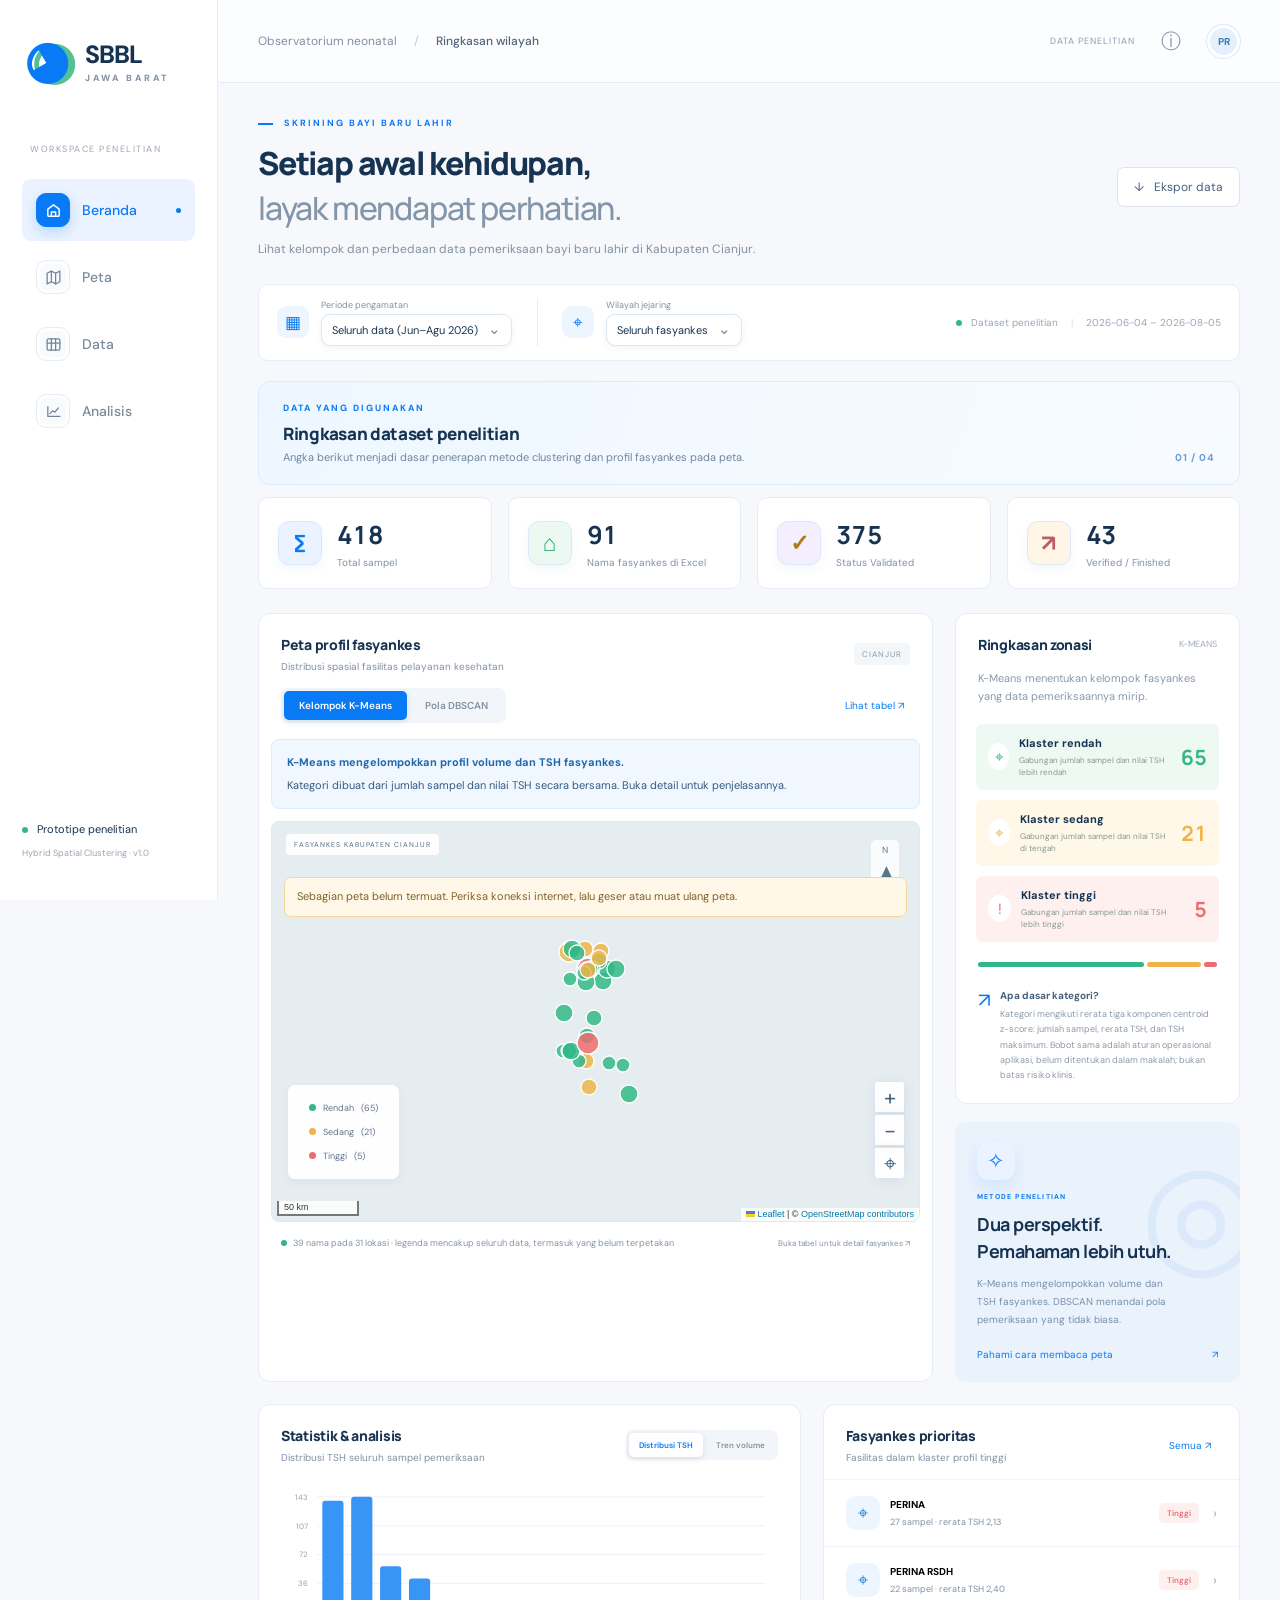
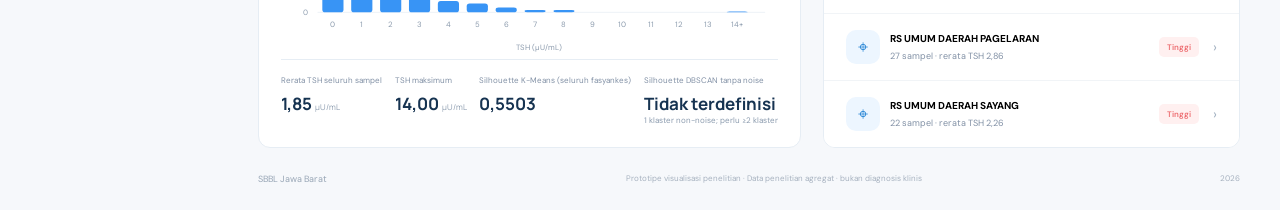
==== commit 203f2176: "Replace menu glyphs with vector icons" ====
--- a/index.html
+++ b/index.html
@@ -1,6 +1,6 @@
 <!doctype html>
 <html lang="id">
-<head><meta charset="UTF-8"><meta name="viewport" content="width=device-width,initial-scale=1"><meta name="theme-color" content="#087af5"><title>SBBL Jawa Barat · Observatorium Neonatal</title><meta name="description" content="Prototipe penelitian kerentanan neonatal Jawa Barat: peta interaktif, visualisasi K-Means dan DBSCAN, serta statistik fasyankes menggunakan data penelitian."><meta name="referrer" content="strict-origin-when-cross-origin"><link rel="stylesheet" href="vendor/leaflet/leaflet.css"><link rel="stylesheet" href="style.css?v=20260915-icons2"></head>
+<head><meta charset="UTF-8"><meta name="viewport" content="width=device-width,initial-scale=1"><meta name="theme-color" content="#087af5"><title>SBBL Jawa Barat · Observatorium Neonatal</title><meta name="description" content="Prototipe penelitian kerentanan neonatal Jawa Barat: peta interaktif, visualisasi K-Means dan DBSCAN, serta statistik fasyankes menggunakan data penelitian."><meta name="referrer" content="strict-origin-when-cross-origin"><link rel="stylesheet" href="vendor/leaflet/leaflet.css"><link rel="stylesheet" href="style.css?v=20260915-icons3"></head>
 <body>
 <aside class="sidebar"><a class="brand" href="#beranda"><span class="logo">◕</span><span>SBBL<span class="brand-sub">JAWA BARAT</span></span></a><div class="workspace">WORKSPACE PENELITIAN</div><nav id="side-nav"></nav><div class="side-bottom"><div class="live-dot"></div> Prototipe penelitian<span>Hybrid Spatial Clustering · v1.0</span></div></aside>
 <div class="app"><header><div class="mobile-brand"><span class="logo">◕</span><strong>SBBL Jawa Barat</strong></div><div class="breadcrumb">Observatorium neonatal <span>/</span> <strong id="crumb">Ringkasan wilayah</strong></div><div class="header-right"><span class="demo-label">DATA PENELITIAN</span><button class="icon-button" id="info-button" aria-label="Tentang aplikasi">ⓘ</button><div class="avatar">PR</div></div></header>
@@ -11,4 +11,4 @@
 <aside class="insight-column"><section class="card zone-card"><div class="card-heading"><h2>Ringkasan zonasi</h2><span class="subtle">01 — 03</span></div><p class="section-description">Kenali sebaran tingkat kerentanan<br>di wilayah pengamatan.</p><div id="zones"></div><div class="distribution-bar"><i></i><i></i><i></i></div><div class="insight-note"><span>↗</span><p><strong>Perhatian pada zona tinggi</strong>Prioritaskan peninjauan data dan penguatan surveilans laboratorium.</p></div></section><section class="research-card"><span class="research-icon">✧</span><span class="eyebrow">METODE PENELITIAN</span><h3>Dua perspektif.<br>Pemahaman lebih utuh.</h3><p>K-Means mengelompokkan volume dan TSH fasyankes. DBSCAN menandai pola pemeriksaan yang tidak biasa.</p><button id="method">Pahami cara membaca peta <span>↗</span></button></section></aside></div>
 <div class="bottom-grid"><section class="card chart-card"><div class="card-heading"><div><h2>Statistik & analisis</h2><p id="chart-desc">Sebaran nilai TSH pada sampel pemeriksaan</p></div><div class="segmented compact"><button class="active" data-chart="distribution">Distribusi TSH</button><button data-chart="trend">Tren volume</button></div></div><div id="chart"></div><div class="chart-summary"><span>Rata-rata TSH <strong>— <small>µU/mL</small></strong></span><span>Nilai maksimum <strong>— <small>µU/mL</small></strong></span><span>Silhouette score <strong>—</strong></span></div></section><section class="card facility-preview"><div class="card-heading"><div><h2>Fasyankes prioritas</h2><p>Fasilitas dalam klaster profil tinggi</p></div><button class="text-button" id="all-facilities">Semua ↗</button></div><div id="priority-list"></div></section></div></div>
 <section class="card data-page" id="data-page" hidden><div class="card-heading"><div><h2>Direktori fasilitas kesehatan</h2><p>Telusuri data dan hasil pengelompokan fasilitas</p></div><span class="small-tag" id="result-count"></span></div><div class="data-tools"><input id="search" placeholder="Cari nama fasyankes atau kota…" aria-label="Cari fasilitas kesehatan"><div class="segmented" id="risk-filters"><button class="active" data-risk="Semua">Semua</button><button data-risk="Rendah">Rendah</button><button data-risk="Sedang">Sedang</button><button data-risk="Tinggi">Tinggi</button><button data-risk="Normal">Normal</button><button data-risk="Outlier">Outlier</button></div></div><div class="table-scroll"><table><thead><tr><th>Fasilitas kesehatan</th><th>Sampel</th><th>TSH rata-rata</th><th>TSH maksimum</th><th>Klaster profil</th><th>DBSCAN</th><th></th></tr></thead><tbody id="facility-table"></tbody></table></div></section>
-<footer> SBBL Jawa Barat <span>Prototipe visualisasi penelitian · Data penelitian agregat · bukan diagnosis klinis</span><span>2026</span></footer></main></div><nav class="mobile-nav" id="mobile-nav"></nav><dialog id="detail-dialog"><button class="dialog-close" aria-label="Tutup dialog">×</button><div id="dialog-content"></div></dialog><div id="toast" role="status"></div><script src="vendor/leaflet/leaflet.js"></script><script src="research-data.js?v=20260915-icons2"></script><script src="clustering.js?v=20260915-icons2"></script><script src="facility-locations.js?v=20260915-icons2"></script><script src="app.js?v=20260915-icons2"></script><script src="coordinates.js?v=20260915-icons2"></script></body></html>
+<footer> SBBL Jawa Barat <span>Prototipe visualisasi penelitian · Data penelitian agregat · bukan diagnosis klinis</span><span>2026</span></footer></main></div><nav class="mobile-nav" id="mobile-nav"></nav><dialog id="detail-dialog"><button class="dialog-close" aria-label="Tutup dialog">×</button><div id="dialog-content"></div></dialog><div id="toast" role="status"></div><script src="vendor/leaflet/leaflet.js"></script><script src="research-data.js?v=20260915-icons3"></script><script src="clustering.js?v=20260915-icons3"></script><script src="facility-locations.js?v=20260915-icons3"></script><script src="app.js?v=20260915-icons3"></script><script src="coordinates.js?v=20260915-icons3"></script></body></html>
--- a/style.css
+++ b/style.css
@@ -51,3 +51,4 @@
 .custom-select{position:relative;min-width:0;width:100%}.custom-select>select{position:absolute;width:1px;height:1px;opacity:0;pointer-events:none}.custom-select-trigger{display:flex;align-items:center;justify-content:space-between;gap:10px;width:100%;min-height:32px;padding:7px 10px;border:1px solid #dbe7f1;border-radius:9px;background:#fff;color:var(--ink);font-size:11px;text-align:left;box-shadow:0 2px 6px #173a5610;transition:border-color .2s,box-shadow .2s,transform .2s}.custom-select-trigger span{overflow:hidden;text-overflow:ellipsis;white-space:nowrap}.custom-select-trigger b{color:#6e8da8;font-size:15px;font-weight:500;line-height:1;transition:transform .2s}.custom-select.open .custom-select-trigger{border-color:#84baf0;box-shadow:0 0 0 3px #087af51a}.custom-select.open .custom-select-trigger b{transform:rotate(180deg)}.custom-select-menu{position:absolute;z-index:30;top:calc(100% + 7px);left:0;right:0;display:none;max-height:260px;overflow-y:auto;padding:6px;border:1px solid #dce8f2;border-radius:11px;background:#fff;box-shadow:0 14px 30px #183b5d26}.custom-select.open .custom-select-menu{display:grid;gap:2px;animation:dropdown-in .16s ease-out}.custom-select-menu button{width:100%;padding:9px 10px;border:0;border-radius:7px;background:transparent;color:#567089;font-size:11px;text-align:left;white-space:nowrap;overflow:hidden;text-overflow:ellipsis}.custom-select-menu button:hover,.custom-select-menu button[aria-selected="true"]{background:#edf6ff;color:var(--blue)}.custom-select-menu button[aria-selected="true"]{font-weight:700}.filter>div{min-width:0}.filter-bar{position:relative;z-index:5}.filter:first-child{z-index:2}.filter:nth-child(2){z-index:3}@keyframes dropdown-in{from{opacity:0;transform:translateY(-4px)}to{opacity:1;transform:translateY(0)}}
 @media(max-width:600px){.custom-select-trigger{min-height:29px;padding:6px 8px;font-size:9px}.custom-select-menu{max-height:230px}.custom-select-menu button{padding:8px;font-size:10px}.filter:first-child .custom-select-menu{left:-4px;right:-4px}.filter:nth-child(2) .custom-select-menu{left:-30px;right:-4px;width:calc(100% + 34px)}}
 .nav-icon:before,.nav-icon:after{content:'';position:absolute;display:block;box-sizing:border-box}.nav-icon[data-icon="home"]:before{width:12px;height:10px;top:14px;border:1.5px solid currentColor;border-radius:2px}.nav-icon[data-icon="home"]:after{width:9px;height:9px;top:8px;border-left:1.5px solid currentColor;border-top:1.5px solid currentColor;transform:rotate(45deg);border-radius:2px 0 0 0}.nav-icon[data-icon="map"]:before{width:14px;height:14px;top:10px;border:1.5px solid currentColor;border-radius:3px;transform:rotate(30deg)}.nav-icon[data-icon="map"]:after{width:4px;height:4px;top:15px;border:1.5px solid currentColor;border-radius:50%}.nav-icon[data-icon="table"]:before{width:14px;height:14px;top:10px;border:1.5px solid currentColor;border-radius:2px;background:linear-gradient(to right,transparent 45%,currentColor 45%,currentColor 55%,transparent 55%),linear-gradient(to bottom,transparent 30%,currentColor 30%,currentColor 40%,transparent 40%,transparent 63%,currentColor 63%,currentColor 73%,transparent 73%)}.nav-icon[data-icon="chart"]:before{width:14px;height:14px;top:10px;border-left:1.5px solid currentColor;border-bottom:1.5px solid currentColor;background:linear-gradient(to top,currentColor 0 42%,transparent 42% 100%) 2px 4px/3px 9px no-repeat,linear-gradient(to top,currentColor 0 68%,transparent 68% 100%) 6px 2px/3px 11px no-repeat,linear-gradient(to top,currentColor 0 88%,transparent 88% 100%) 10px 0/3px 13px no-repeat}
+.nav-icon:before,.nav-icon:after{display:none!important}.nav-icon svg{display:block;width:17px;height:17px;fill:none;stroke:currentColor;stroke-linecap:round;stroke-linejoin:round;stroke-width:1.8}.nav-link:hover .nav-icon svg{transform:scale(1.08)}.nav-link.active .nav-icon svg{stroke-width:2}
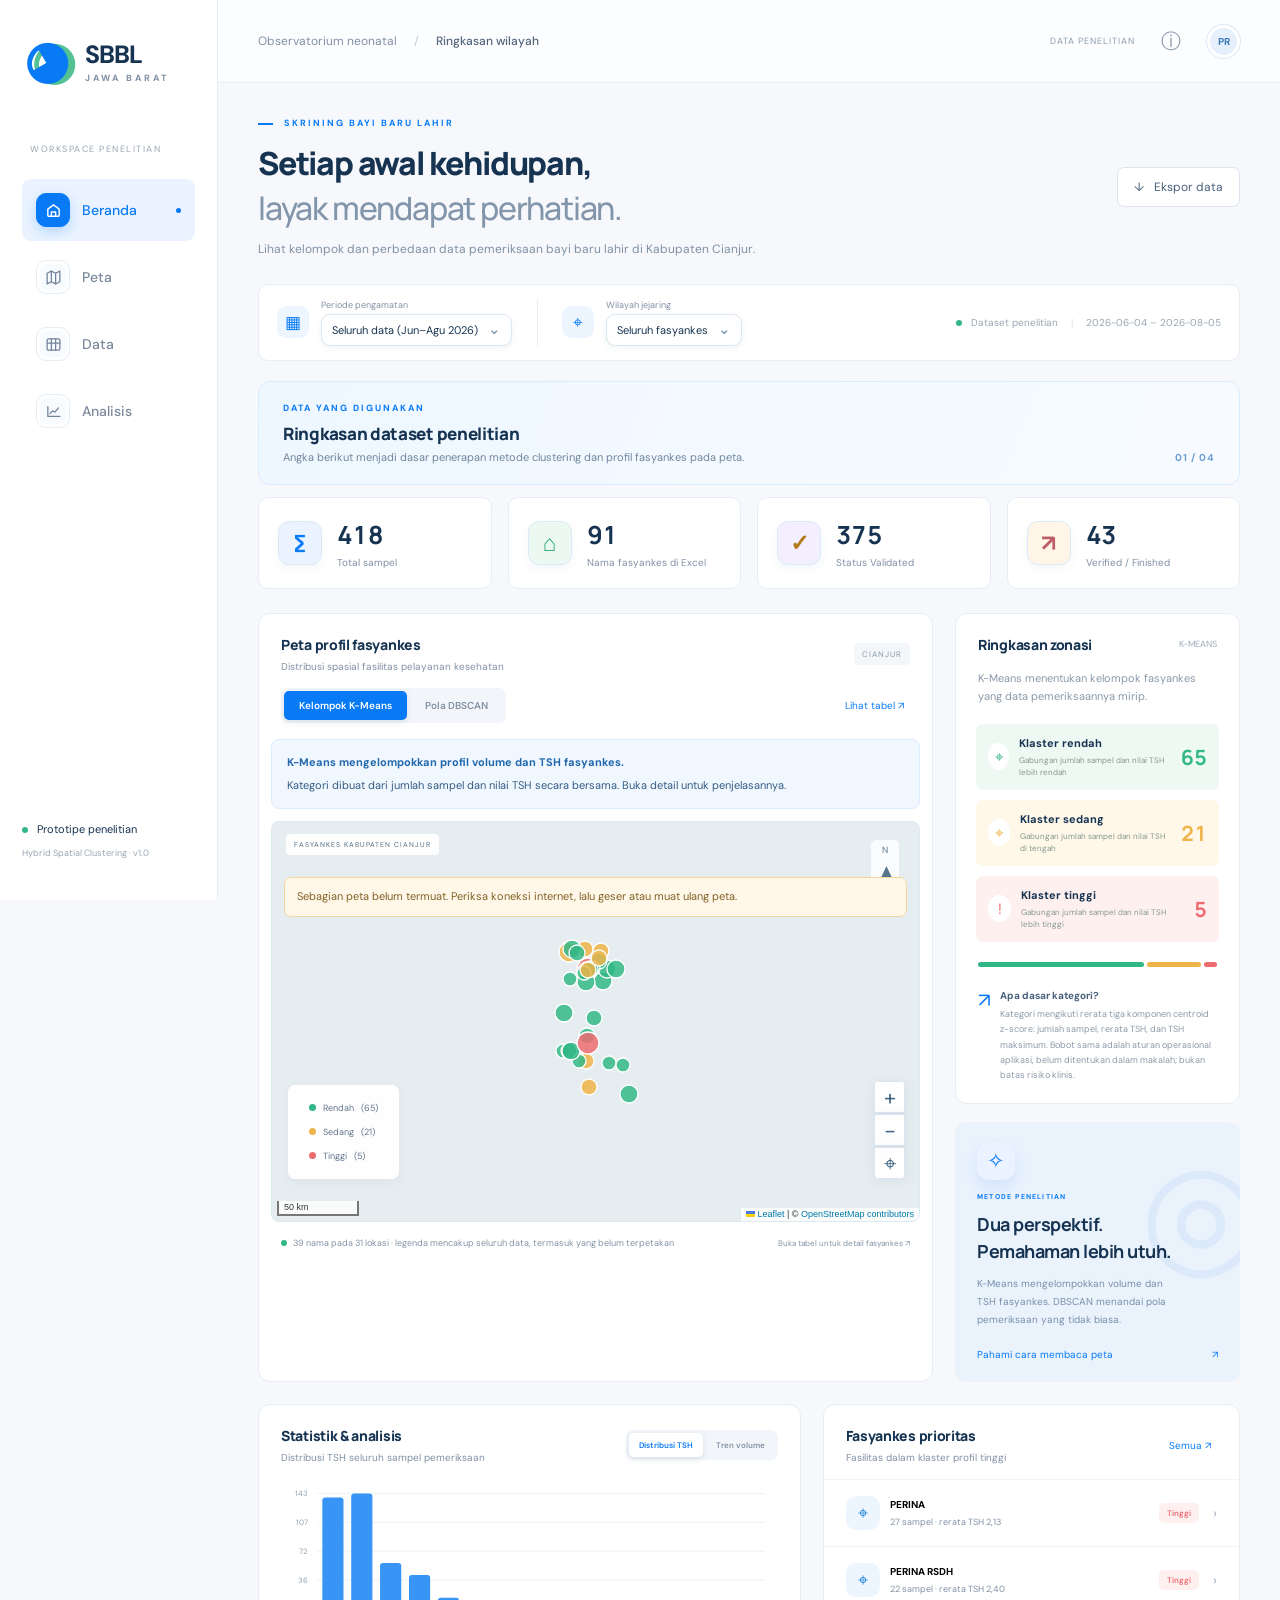
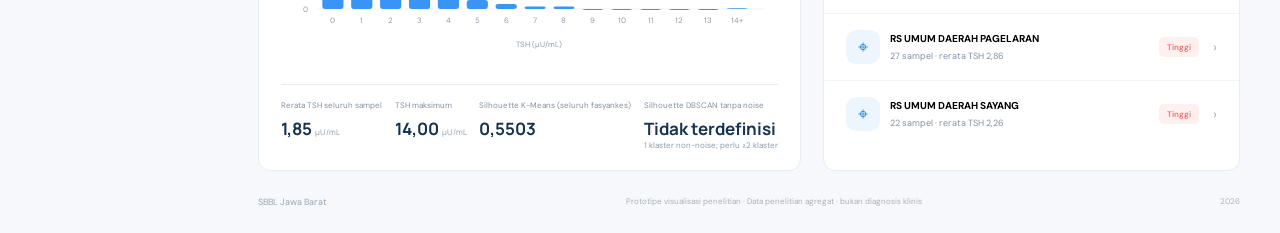
==== commit 3ea9f0b7: "Make statistics chart interactive" ====
--- a/index.html
+++ b/index.html
@@ -1,6 +1,6 @@
 <!doctype html>
 <html lang="id">
-<head><meta charset="UTF-8"><meta name="viewport" content="width=device-width,initial-scale=1"><meta name="theme-color" content="#087af5"><title>SBBL Jawa Barat · Observatorium Neonatal</title><meta name="description" content="Prototipe penelitian kerentanan neonatal Jawa Barat: peta interaktif, visualisasi K-Means dan DBSCAN, serta statistik fasyankes menggunakan data penelitian."><meta name="referrer" content="strict-origin-when-cross-origin"><link rel="stylesheet" href="vendor/leaflet/leaflet.css"><link rel="stylesheet" href="style.css?v=20260915-icons3"></head>
+<head><meta charset="UTF-8"><meta name="viewport" content="width=device-width,initial-scale=1"><meta name="theme-color" content="#087af5"><title>SBBL Jawa Barat · Observatorium Neonatal</title><meta name="description" content="Prototipe penelitian kerentanan neonatal Jawa Barat: peta interaktif, visualisasi K-Means dan DBSCAN, serta statistik fasyankes menggunakan data penelitian."><meta name="referrer" content="strict-origin-when-cross-origin"><link rel="stylesheet" href="vendor/leaflet/leaflet.css"><link rel="stylesheet" href="style.css?v=20260915-chart"></head>
 <body>
 <aside class="sidebar"><a class="brand" href="#beranda"><span class="logo">◕</span><span>SBBL<span class="brand-sub">JAWA BARAT</span></span></a><div class="workspace">WORKSPACE PENELITIAN</div><nav id="side-nav"></nav><div class="side-bottom"><div class="live-dot"></div> Prototipe penelitian<span>Hybrid Spatial Clustering · v1.0</span></div></aside>
 <div class="app"><header><div class="mobile-brand"><span class="logo">◕</span><strong>SBBL Jawa Barat</strong></div><div class="breadcrumb">Observatorium neonatal <span>/</span> <strong id="crumb">Ringkasan wilayah</strong></div><div class="header-right"><span class="demo-label">DATA PENELITIAN</span><button class="icon-button" id="info-button" aria-label="Tentang aplikasi">ⓘ</button><div class="avatar">PR</div></div></header>
@@ -10,5 +10,5 @@
 <div id="dashboard"><div class="content-grid"><section class="card map-card"><div class="card-heading"><div><h2>Peta profil fasyankes</h2><p>Distribusi spasial fasilitas pelayanan kesehatan</p></div><span class="small-tag">CIANJUR</span></div><div class="map-toolbar"><div class="segmented"><button class="active" data-mode="kmeans">Kelompok K-Means</button><button data-mode="dbscan">Pola DBSCAN</button></div><button class="text-button" id="map-table">Lihat tabel ↗</button></div><div class="coordinate-tools"><button class="text-button" id="coordinate-template">Unduh template koordinat</button><label class="text-button" for="coordinate-file">Muat koordinat fasyankes (CSV)</label><input id="coordinate-file" type="file" accept=".csv,text/csv" hidden><p id="coordinate-note" role="status">Gunakan lokasi fasyankes, bukan alamat pasien. CSV hanya digunakan dalam sesi browser ini.</p></div><div id="method-explanation" class="method-explanation" aria-live="polite"></div><div class="map-wrap" id="map-wrap"><div id="map" role="region" aria-label="Peta geografis interaktif Kabupaten Cianjur"></div><div id="map-status" role="status" hidden></div><div class="map-caption">FASYANKES KABUPATEN CIANJUR</div><div class="compass">N<span>➤</span></div><div class="map-controls"><button id="zoom-in" aria-label="Perbesar peta">+</button><button id="zoom-out" aria-label="Perkecil peta">−</button><button id="reset-map" aria-label="Reset peta">⌖</button></div><div class="legend" id="legend"></div></div><div class="map-footer"><span class="live-dot"></span><span id="map-footnote">3 klaster profil</span><span class="right">Buka tabel untuk detail fasyankes ↗</span></div></section>
 <aside class="insight-column"><section class="card zone-card"><div class="card-heading"><h2>Ringkasan zonasi</h2><span class="subtle">01 — 03</span></div><p class="section-description">Kenali sebaran tingkat kerentanan<br>di wilayah pengamatan.</p><div id="zones"></div><div class="distribution-bar"><i></i><i></i><i></i></div><div class="insight-note"><span>↗</span><p><strong>Perhatian pada zona tinggi</strong>Prioritaskan peninjauan data dan penguatan surveilans laboratorium.</p></div></section><section class="research-card"><span class="research-icon">✧</span><span class="eyebrow">METODE PENELITIAN</span><h3>Dua perspektif.<br>Pemahaman lebih utuh.</h3><p>K-Means mengelompokkan volume dan TSH fasyankes. DBSCAN menandai pola pemeriksaan yang tidak biasa.</p><button id="method">Pahami cara membaca peta <span>↗</span></button></section></aside></div>
 <div class="bottom-grid"><section class="card chart-card"><div class="card-heading"><div><h2>Statistik & analisis</h2><p id="chart-desc">Sebaran nilai TSH pada sampel pemeriksaan</p></div><div class="segmented compact"><button class="active" data-chart="distribution">Distribusi TSH</button><button data-chart="trend">Tren volume</button></div></div><div id="chart"></div><div class="chart-summary"><span>Rata-rata TSH <strong>— <small>µU/mL</small></strong></span><span>Nilai maksimum <strong>— <small>µU/mL</small></strong></span><span>Silhouette score <strong>—</strong></span></div></section><section class="card facility-preview"><div class="card-heading"><div><h2>Fasyankes prioritas</h2><p>Fasilitas dalam klaster profil tinggi</p></div><button class="text-button" id="all-facilities">Semua ↗</button></div><div id="priority-list"></div></section></div></div>
-<section class="card data-page" id="data-page" hidden><div class="card-heading"><div><h2>Direktori fasilitas kesehatan</h2><p>Telusuri data dan hasil pengelompokan fasilitas</p></div><span class="small-tag" id="result-count"></span></div><div class="data-tools"><input id="search" placeholder="Cari nama fasyankes atau kota…" aria-label="Cari fasilitas kesehatan"><div class="segmented" id="risk-filters"><button class="active" data-risk="Semua">Semua</button><button data-risk="Rendah">Rendah</button><button data-risk="Sedang">Sedang</button><button data-risk="Tinggi">Tinggi</button><button data-risk="Normal">Normal</button><button data-risk="Outlier">Outlier</button></div></div><div class="table-scroll"><table><thead><tr><th>Fasilitas kesehatan</th><th>Sampel</th><th>TSH rata-rata</th><th>TSH maksimum</th><th>Klaster profil</th><th>DBSCAN</th><th></th></tr></thead><tbody id="facility-table"></tbody></table></div></section>
-<footer> SBBL Jawa Barat <span>Prototipe visualisasi penelitian · Data penelitian agregat · bukan diagnosis klinis</span><span>2026</span></footer></main></div><nav class="mobile-nav" id="mobile-nav"></nav><dialog id="detail-dialog"><button class="dialog-close" aria-label="Tutup dialog">×</button><div id="dialog-content"></div></dialog><div id="toast" role="status"></div><script src="vendor/leaflet/leaflet.js"></script><script src="research-data.js?v=20260915-icons3"></script><script src="clustering.js?v=20260915-icons3"></script><script src="facility-locations.js?v=20260915-icons3"></script><script src="app.js?v=20260915-icons3"></script><script src="coordinates.js?v=20260915-icons3"></script></body></html>
+<section class="card data-page" id="data-page" hidden><div class="card-heading"><div><h2>Direktori fasilitas kesehatan</h2><p>Telusuri data dan hasil pengelompokan fasilitas</p></div><span class="small-tag" id="result-count"></span></div><div class="data-tools"><input id="search" placeholder="Cari nama fasyankes atau kota…" aria-label="Cari fasilitas kesehatan"><div class="result-filters" id="risk-filters"><div class="filter-group"><span class="filter-group-label">K-Means</span><div class="filter-chips"><button class="active" data-risk="Semua">Semua</button><button data-risk="Rendah">Rendah</button><button data-risk="Sedang">Sedang</button><button data-risk="Tinggi">Tinggi</button></div></div><div class="filter-group"><span class="filter-group-label">DBSCAN</span><div class="filter-chips"><button data-risk="Normal">Normal</button><button data-risk="Outlier">Outlier</button></div></div></div></div><div class="table-scroll"><table><thead><tr><th>Fasilitas kesehatan</th><th>Sampel</th><th>TSH rata-rata</th><th>TSH maksimum</th><th>Klaster profil</th><th>DBSCAN</th><th></th></tr></thead><tbody id="facility-table"></tbody></table></div><div class="table-pagination" id="table-pagination" aria-label="Navigasi halaman tabel"></div></section>
+<footer> SBBL Jawa Barat <span>Prototipe visualisasi penelitian · Data penelitian agregat · bukan diagnosis klinis</span><span>2026</span></footer></main></div><nav class="mobile-nav" id="mobile-nav"></nav><dialog id="detail-dialog"><button class="dialog-close" aria-label="Tutup dialog">×</button><div id="dialog-content"></div></dialog><div id="toast" role="status"></div><script src="vendor/leaflet/leaflet.js"></script><script src="research-data.js?v=20260915-chart"></script><script src="clustering.js?v=20260915-chart"></script><script src="facility-locations.js?v=20260915-chart"></script><script src="app.js?v=20260915-chart"></script><script src="coordinates.js?v=20260915-chart"></script></body></html>
--- a/style.css
+++ b/style.css
@@ -48,6 +48,10 @@
 .nav-icon{position:relative;display:grid;place-items:center;width:34px;height:34px;border:1px solid #e5edf5;border-radius:10px;background:#f8fbfe;color:#71849a;font-size:0;box-shadow:inset 0 0 0 3px #fff}.nav-icon:before{font-size:17px;font-weight:700;line-height:1}.nav-icon[data-icon="home"]:before{content:'⌂'}.nav-icon[data-icon="map"]:before{content:'◈'}.nav-icon[data-icon="table"]:before{content:'▦'}.nav-icon[data-icon="chart"]:before{content:'▥'}.nav-link{gap:12px}.nav-link.active .nav-icon{background:var(--blue);border-color:var(--blue);color:#fff;box-shadow:0 5px 12px #087af538}.nav-link:hover .nav-icon{border-color:#9dcbf5;color:var(--blue);transform:translateY(-1px)}.nav-link.active:hover .nav-icon{color:#fff}.stat-icon{display:grid;place-items:center;border:1px solid #dceaf6!important;border-radius:11px!important;background:linear-gradient(145deg,#fff,#f0f7fd);color:#4487bd!important;font-weight:700;box-shadow:0 4px 10px #1a527d0d}.stat-samples .stat-icon{color:#087af5!important;background:#eaf3ff}.stat-facilities .stat-icon{color:#32a77c!important;background:#eaf9f3}.stat-validated .stat-icon{color:#b07a18!important;background:#fff7e4}.stat-verified .stat-icon{color:#bd5d67!important;background:#fff0f1}.facility-symbol{display:grid!important;place-items:center;width:34px;height:34px;border-radius:10px;background:#edf6ff;color:#2785d5;font-size:18px!important}.facility-row:hover .facility-symbol{background:var(--blue);color:#fff;transform:rotate(-6deg)}.filter-icon{display:grid;place-items:center;width:32px;height:32px;border-radius:9px;background:#edf6ff;color:var(--blue);font-size:17px!important}.map-controls button{border:1px solid #d8e5f0!important;background:#ffffffed!important;color:#42647f!important;box-shadow:0 4px 12px #123b581a}.map-controls button:hover{background:#eaf4ff!important;color:var(--blue)!important}.legend button{border:1px solid transparent;border-radius:7px;padding:5px 7px}.legend button:hover{background:#f0f7ff;border-color:#d7eafa}.research-icon{display:grid;place-items:center;width:38px;height:38px;border-radius:12px;background:#eaf3ff;color:var(--blue);font-size:21px;box-shadow:0 7px 16px #087af51c}
 @media(max-width:950px){.nav-icon{width:36px;height:36px}.nav-link{justify-content:center;gap:0}.nav-link.active{background:transparent}.nav-link.active .nav-icon{box-shadow:0 5px 12px #087af538}}
 @media(max-width:600px){.filter-icon{width:28px;height:28px;font-size:15px!important}.stat-icon{border-radius:10px!important}.facility-symbol{width:30px;height:30px;font-size:16px!important}}
+.result-filters{display:flex;align-items:flex-end;gap:18px;flex-wrap:wrap}.filter-group{display:grid;gap:7px}.filter-group-label{color:#8294a8;font-size:9px;font-weight:700;letter-spacing:1px;text-transform:uppercase}.filter-chips{display:flex;gap:5px}.filter-chips button{padding:8px 11px;border:1px solid #dce7f1;border-radius:7px;background:#fff;color:#71849a;font-size:10px;white-space:nowrap}.filter-chips button:hover{border-color:#9fcaf1;color:var(--blue);transform:translateY(-1px)}.filter-chips button.active{border-color:var(--blue);background:#eaf3ff;color:var(--blue);font-weight:700;box-shadow:0 4px 10px #087af51c}.filter-group:nth-child(2) .filter-chips button[data-risk="Normal"].active{border-color:#188ef1;background:#eef6ff;color:#188ef1}.filter-group:nth-child(2) .filter-chips button[data-risk="Outlier"].active{border-color:#ed666a;background:#fff0f0;color:#c9555a}.table-pagination{display:flex;align-items:center;justify-content:flex-end;gap:5px;padding:16px 22px;border-top:1px solid var(--line)}.page-number,.page-arrow{display:grid;place-items:center;min-width:30px;height:30px;padding:0;border:1px solid #dce7f1;border-radius:7px;background:#fff;color:#6c8297;font-size:11px}.page-number:hover,.page-arrow:not(:disabled):hover{border-color:#9fcaf1;color:var(--blue);transform:translateY(-1px)}.page-number.active{border-color:var(--blue);background:var(--blue);color:#fff;font-weight:700;box-shadow:0 4px 10px #087af52b}.page-arrow:disabled{cursor:not-allowed;opacity:.4}.page-status{margin-left:8px;color:#8a9bad;font-size:10px}.data-page .table-scroll{min-height:420px}
+@media(max-width:600px){.result-filters{align-items:stretch;gap:12px;width:100%;overflow:auto}.filter-group{min-width:max-content}.filter-chips button{padding:7px 9px;font-size:9px}.table-pagination{justify-content:center;padding:13px 10px;flex-wrap:wrap}.page-status{width:100%;margin:2px 0 0;text-align:center}.data-page .table-scroll{min-height:0}}
+#chart{position:relative;min-height:205px}#chart svg{display:block;width:100%;height:auto;overflow:visible}.chart-bar{cursor:pointer;transition:fill .18s,opacity .18s,transform .18s}.chart-bar:hover,.chart-bar:focus,.chart-bar.selected{fill:#087af5!important;outline:none;filter:drop-shadow(0 4px 4px #087af54d)}#chart-tooltip{position:absolute;top:8px;left:50%;z-index:2;display:none;max-width:190px;padding:8px 11px;border:1px solid #cfe3f5;border-radius:8px;background:#163351;color:#fff;font-size:10px;font-weight:600;line-height:1.4;pointer-events:none;transform:translateX(-50%);box-shadow:0 8px 18px #1633512b}#chart-tooltip.show{display:block}#chart:has(.chart-bar:hover) .chart-bar:not(:hover),#chart:has(.chart-bar:focus) .chart-bar:not(:focus){opacity:.58}
+@media(max-width:600px){#chart{min-height:185px}#chart-tooltip{top:4px;font-size:9px;padding:7px 9px}}
 .custom-select{position:relative;min-width:0;width:100%}.custom-select>select{position:absolute;width:1px;height:1px;opacity:0;pointer-events:none}.custom-select-trigger{display:flex;align-items:center;justify-content:space-between;gap:10px;width:100%;min-height:32px;padding:7px 10px;border:1px solid #dbe7f1;border-radius:9px;background:#fff;color:var(--ink);font-size:11px;text-align:left;box-shadow:0 2px 6px #173a5610;transition:border-color .2s,box-shadow .2s,transform .2s}.custom-select-trigger span{overflow:hidden;text-overflow:ellipsis;white-space:nowrap}.custom-select-trigger b{color:#6e8da8;font-size:15px;font-weight:500;line-height:1;transition:transform .2s}.custom-select.open .custom-select-trigger{border-color:#84baf0;box-shadow:0 0 0 3px #087af51a}.custom-select.open .custom-select-trigger b{transform:rotate(180deg)}.custom-select-menu{position:absolute;z-index:30;top:calc(100% + 7px);left:0;right:0;display:none;max-height:260px;overflow-y:auto;padding:6px;border:1px solid #dce8f2;border-radius:11px;background:#fff;box-shadow:0 14px 30px #183b5d26}.custom-select.open .custom-select-menu{display:grid;gap:2px;animation:dropdown-in .16s ease-out}.custom-select-menu button{width:100%;padding:9px 10px;border:0;border-radius:7px;background:transparent;color:#567089;font-size:11px;text-align:left;white-space:nowrap;overflow:hidden;text-overflow:ellipsis}.custom-select-menu button:hover,.custom-select-menu button[aria-selected="true"]{background:#edf6ff;color:var(--blue)}.custom-select-menu button[aria-selected="true"]{font-weight:700}.filter>div{min-width:0}.filter-bar{position:relative;z-index:5}.filter:first-child{z-index:2}.filter:nth-child(2){z-index:3}@keyframes dropdown-in{from{opacity:0;transform:translateY(-4px)}to{opacity:1;transform:translateY(0)}}
 @media(max-width:600px){.custom-select-trigger{min-height:29px;padding:6px 8px;font-size:9px}.custom-select-menu{max-height:230px}.custom-select-menu button{padding:8px;font-size:10px}.filter:first-child .custom-select-menu{left:-4px;right:-4px}.filter:nth-child(2) .custom-select-menu{left:-30px;right:-4px;width:calc(100% + 34px)}}
 .nav-icon:before,.nav-icon:after{content:'';position:absolute;display:block;box-sizing:border-box}.nav-icon[data-icon="home"]:before{width:12px;height:10px;top:14px;border:1.5px solid currentColor;border-radius:2px}.nav-icon[data-icon="home"]:after{width:9px;height:9px;top:8px;border-left:1.5px solid currentColor;border-top:1.5px solid currentColor;transform:rotate(45deg);border-radius:2px 0 0 0}.nav-icon[data-icon="map"]:before{width:14px;height:14px;top:10px;border:1.5px solid currentColor;border-radius:3px;transform:rotate(30deg)}.nav-icon[data-icon="map"]:after{width:4px;height:4px;top:15px;border:1.5px solid currentColor;border-radius:50%}.nav-icon[data-icon="table"]:before{width:14px;height:14px;top:10px;border:1.5px solid currentColor;border-radius:2px;background:linear-gradient(to right,transparent 45%,currentColor 45%,currentColor 55%,transparent 55%),linear-gradient(to bottom,transparent 30%,currentColor 30%,currentColor 40%,transparent 40%,transparent 63%,currentColor 63%,currentColor 73%,transparent 73%)}.nav-icon[data-icon="chart"]:before{width:14px;height:14px;top:10px;border-left:1.5px solid currentColor;border-bottom:1.5px solid currentColor;background:linear-gradient(to top,currentColor 0 42%,transparent 42% 100%) 2px 4px/3px 9px no-repeat,linear-gradient(to top,currentColor 0 68%,transparent 68% 100%) 6px 2px/3px 11px no-repeat,linear-gradient(to top,currentColor 0 88%,transparent 88% 100%) 10px 0/3px 13px no-repeat}
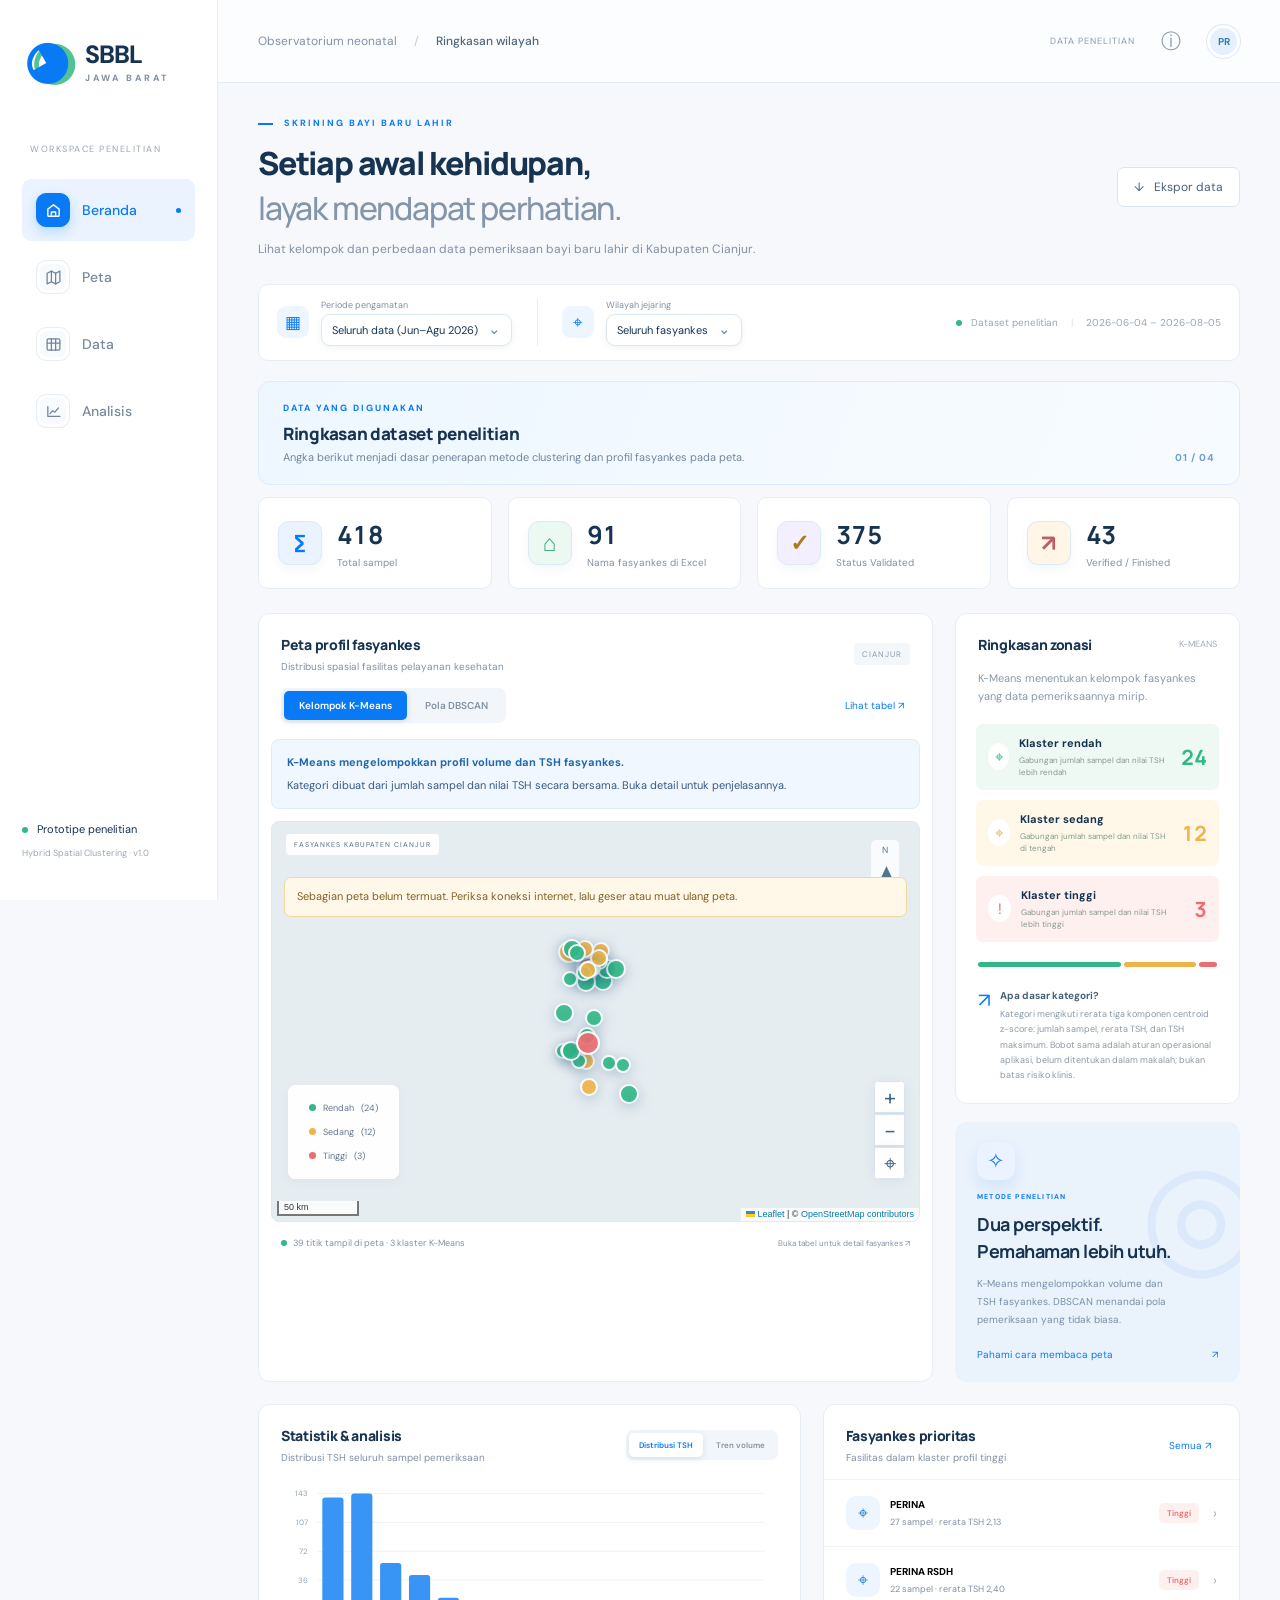
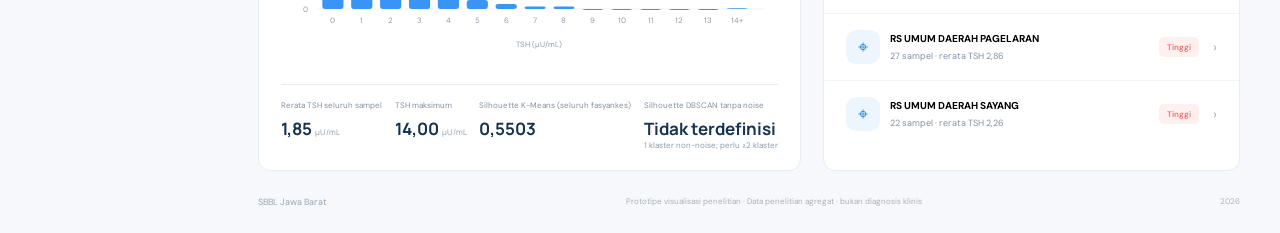
==== commit eebbcac8: "Update dashboard and fix" ====
--- a/index.html
+++ b/index.html
@@ -1,6 +1,6 @@
 <!doctype html>
 <html lang="id">
-<head><meta charset="UTF-8"><meta name="viewport" content="width=device-width,initial-scale=1"><meta name="theme-color" content="#087af5"><title>SBBL Jawa Barat · Observatorium Neonatal</title><meta name="description" content="Prototipe penelitian kerentanan neonatal Jawa Barat: peta interaktif, visualisasi K-Means dan DBSCAN, serta statistik fasyankes menggunakan data penelitian."><meta name="referrer" content="strict-origin-when-cross-origin"><link rel="stylesheet" href="vendor/leaflet/leaflet.css"><link rel="stylesheet" href="style.css?v=20260915-chart"></head>
+<head><meta charset="UTF-8"><meta name="viewport" content="width=device-width,initial-scale=1"><meta name="theme-color" content="#087af5"><title>SBBL Jawa Barat · Observatorium Neonatal</title><meta name="description" content="Prototipe penelitian kerentanan neonatal Jawa Barat: peta interaktif, visualisasi K-Means dan DBSCAN, serta statistik fasyankes menggunakan data penelitian."><meta name="referrer" content="strict-origin-when-cross-origin"><link rel="stylesheet" href="vendor/leaflet/leaflet.css"><link rel="stylesheet" href="style.css?v=20260916-marker-modal"></head>
 <body>
 <aside class="sidebar"><a class="brand" href="#beranda"><span class="logo">◕</span><span>SBBL<span class="brand-sub">JAWA BARAT</span></span></a><div class="workspace">WORKSPACE PENELITIAN</div><nav id="side-nav"></nav><div class="side-bottom"><div class="live-dot"></div> Prototipe penelitian<span>Hybrid Spatial Clustering · v1.0</span></div></aside>
 <div class="app"><header><div class="mobile-brand"><span class="logo">◕</span><strong>SBBL Jawa Barat</strong></div><div class="breadcrumb">Observatorium neonatal <span>/</span> <strong id="crumb">Ringkasan wilayah</strong></div><div class="header-right"><span class="demo-label">DATA PENELITIAN</span><button class="icon-button" id="info-button" aria-label="Tentang aplikasi">ⓘ</button><div class="avatar">PR</div></div></header>
@@ -10,5 +10,5 @@
 <div id="dashboard"><div class="content-grid"><section class="card map-card"><div class="card-heading"><div><h2>Peta profil fasyankes</h2><p>Distribusi spasial fasilitas pelayanan kesehatan</p></div><span class="small-tag">CIANJUR</span></div><div class="map-toolbar"><div class="segmented"><button class="active" data-mode="kmeans">Kelompok K-Means</button><button data-mode="dbscan">Pola DBSCAN</button></div><button class="text-button" id="map-table">Lihat tabel ↗</button></div><div class="coordinate-tools"><button class="text-button" id="coordinate-template">Unduh template koordinat</button><label class="text-button" for="coordinate-file">Muat koordinat fasyankes (CSV)</label><input id="coordinate-file" type="file" accept=".csv,text/csv" hidden><p id="coordinate-note" role="status">Gunakan lokasi fasyankes, bukan alamat pasien. CSV hanya digunakan dalam sesi browser ini.</p></div><div id="method-explanation" class="method-explanation" aria-live="polite"></div><div class="map-wrap" id="map-wrap"><div id="map" role="region" aria-label="Peta geografis interaktif Kabupaten Cianjur"></div><div id="map-status" role="status" hidden></div><div class="map-caption">FASYANKES KABUPATEN CIANJUR</div><div class="compass">N<span>➤</span></div><div class="map-controls"><button id="zoom-in" aria-label="Perbesar peta">+</button><button id="zoom-out" aria-label="Perkecil peta">−</button><button id="reset-map" aria-label="Reset peta">⌖</button></div><div class="legend" id="legend"></div></div><div class="map-footer"><span class="live-dot"></span><span id="map-footnote">3 klaster profil</span><span class="right">Buka tabel untuk detail fasyankes ↗</span></div></section>
 <aside class="insight-column"><section class="card zone-card"><div class="card-heading"><h2>Ringkasan zonasi</h2><span class="subtle">01 — 03</span></div><p class="section-description">Kenali sebaran tingkat kerentanan<br>di wilayah pengamatan.</p><div id="zones"></div><div class="distribution-bar"><i></i><i></i><i></i></div><div class="insight-note"><span>↗</span><p><strong>Perhatian pada zona tinggi</strong>Prioritaskan peninjauan data dan penguatan surveilans laboratorium.</p></div></section><section class="research-card"><span class="research-icon">✧</span><span class="eyebrow">METODE PENELITIAN</span><h3>Dua perspektif.<br>Pemahaman lebih utuh.</h3><p>K-Means mengelompokkan volume dan TSH fasyankes. DBSCAN menandai pola pemeriksaan yang tidak biasa.</p><button id="method">Pahami cara membaca peta <span>↗</span></button></section></aside></div>
 <div class="bottom-grid"><section class="card chart-card"><div class="card-heading"><div><h2>Statistik & analisis</h2><p id="chart-desc">Sebaran nilai TSH pada sampel pemeriksaan</p></div><div class="segmented compact"><button class="active" data-chart="distribution">Distribusi TSH</button><button data-chart="trend">Tren volume</button></div></div><div id="chart"></div><div class="chart-summary"><span>Rata-rata TSH <strong>— <small>µU/mL</small></strong></span><span>Nilai maksimum <strong>— <small>µU/mL</small></strong></span><span>Silhouette score <strong>—</strong></span></div></section><section class="card facility-preview"><div class="card-heading"><div><h2>Fasyankes prioritas</h2><p>Fasilitas dalam klaster profil tinggi</p></div><button class="text-button" id="all-facilities">Semua ↗</button></div><div id="priority-list"></div></section></div></div>
-<section class="card data-page" id="data-page" hidden><div class="card-heading"><div><h2>Direktori fasilitas kesehatan</h2><p>Telusuri data dan hasil pengelompokan fasilitas</p></div><span class="small-tag" id="result-count"></span></div><div class="data-tools"><input id="search" placeholder="Cari nama fasyankes atau kota…" aria-label="Cari fasilitas kesehatan"><div class="result-filters" id="risk-filters"><div class="filter-group"><span class="filter-group-label">K-Means</span><div class="filter-chips"><button class="active" data-risk="Semua">Semua</button><button data-risk="Rendah">Rendah</button><button data-risk="Sedang">Sedang</button><button data-risk="Tinggi">Tinggi</button></div></div><div class="filter-group"><span class="filter-group-label">DBSCAN</span><div class="filter-chips"><button data-risk="Normal">Normal</button><button data-risk="Outlier">Outlier</button></div></div></div></div><div class="table-scroll"><table><thead><tr><th>Fasilitas kesehatan</th><th>Sampel</th><th>TSH rata-rata</th><th>TSH maksimum</th><th>Klaster profil</th><th>DBSCAN</th><th></th></tr></thead><tbody id="facility-table"></tbody></table></div><div class="table-pagination" id="table-pagination" aria-label="Navigasi halaman tabel"></div></section>
-<footer> SBBL Jawa Barat <span>Prototipe visualisasi penelitian · Data penelitian agregat · bukan diagnosis klinis</span><span>2026</span></footer></main></div><nav class="mobile-nav" id="mobile-nav"></nav><dialog id="detail-dialog"><button class="dialog-close" aria-label="Tutup dialog">×</button><div id="dialog-content"></div></dialog><div id="toast" role="status"></div><script src="vendor/leaflet/leaflet.js"></script><script src="research-data.js?v=20260915-chart"></script><script src="clustering.js?v=20260915-chart"></script><script src="facility-locations.js?v=20260915-chart"></script><script src="app.js?v=20260915-chart"></script><script src="coordinates.js?v=20260915-chart"></script></body></html>
+<section class="card data-page" id="data-page" hidden><div class="card-heading"><div><h2>Direktori fasilitas kesehatan</h2><p>Telusuri data dan hasil pengelompokan fasilitas</p></div><span class="small-tag" id="result-count"></span></div><div class="data-tools"><input id="search" placeholder="Cari nama fasyankes atau kota…" aria-label="Cari fasilitas kesehatan"><div class="result-filters" id="risk-filters"><div class="filter-group"><label class="filter-group-label" for="kmeans-filter">K-Means</label><select id="kmeans-filter"><option value="Semua">Semua kategori</option><option value="Rendah">Rendah</option><option value="Sedang">Sedang</option><option value="Tinggi">Tinggi</option></select></div><div class="filter-group"><label class="filter-group-label" for="dbscan-filter">DBSCAN</label><select id="dbscan-filter"><option value="Semua">Semua pola</option><option value="Normal">Normal</option><option value="Outlier">Outlier</option></select></div></div></div><div class="table-scroll"><table><thead><tr><th>Fasilitas kesehatan</th><th>Sampel</th><th>TSH rata-rata</th><th>TSH maksimum</th><th>Klaster profil</th><th>DBSCAN</th><th></th></tr></thead><tbody id="facility-table"></tbody></table></div><div class="table-pagination" id="table-pagination" aria-label="Navigasi halaman tabel"></div></section>
+<footer> SBBL Jawa Barat <span>Prototipe visualisasi penelitian · Data penelitian agregat · bukan diagnosis klinis</span><span>2026</span></footer></main></div><nav class="mobile-nav" id="mobile-nav"></nav><dialog id="detail-dialog"><button class="dialog-close" aria-label="Tutup dialog">×</button><div id="dialog-content"></div></dialog><div id="toast" role="status"></div><script src="vendor/leaflet/leaflet.js"></script><script src="research-data.js?v=20260916-marker-modal"></script><script src="clustering.js?v=20260916-marker-modal"></script><script src="facility-locations.js?v=20260916-marker-modal"></script><script src="app.js?v=20260916-marker-modal"></script><script src="coordinates.js?v=20260916-marker-modal"></script></body></html>
--- a/style.css
+++ b/style.css
@@ -40,6 +40,9 @@
 .leaflet-control-scale-line{font-size:9px!important}
 #map-status{position:absolute;top:55px;left:12px;right:12px;z-index:3;background:#fff8e9;color:#826126;border:1px solid #efd79e;padding:10px 12px;border-radius:7px;font-size:11px;line-height:1.6}
 #map-status a{color:#087af5}
+.leaflet-container .leaflet-interactive.map-point{transform-box:fill-box;transform-origin:center;stroke:rgba(255,255,255,.95);stroke-width:2;vector-effect:non-scaling-stroke;filter:drop-shadow(0 4px 10px rgba(13,55,92,.22));transition:transform .2s ease,opacity .2s ease,filter .2s ease,stroke-width .2s ease}
+.leaflet-container .leaflet-interactive.map-point:hover{transform:scale(1.15);filter:drop-shadow(0 6px 12px rgba(13,55,92,.28));stroke-width:2.2}
+@keyframes map-point-pulse{0%{transform:scale(1);opacity:1}35%{transform:scale(1.12);opacity:1}100%{transform:scale(1);opacity:.9}}
 @media(max-width:600px){#map{width:100%;margin:0}.map-caption{font-size:6px;max-width:calc(100% - 65px)}.leaflet-control-attribution{font-size:8px!important}}
 
 .coordinate-tools{padding:0 20px 14px;display:flex;gap:12px;flex-wrap:wrap;align-items:center}.coordinate-tools label{cursor:pointer}.coordinate-tools p{flex-basis:100%;font-size:12px;color:#61758e;margin:0}.coordinate-tools .text-button{white-space:normal;text-align:left}
@@ -50,6 +53,7 @@
 @media(max-width:600px){.filter-icon{width:28px;height:28px;font-size:15px!important}.stat-icon{border-radius:10px!important}.facility-symbol{width:30px;height:30px;font-size:16px!important}}
 .result-filters{display:flex;align-items:flex-end;gap:18px;flex-wrap:wrap}.filter-group{display:grid;gap:7px}.filter-group-label{color:#8294a8;font-size:9px;font-weight:700;letter-spacing:1px;text-transform:uppercase}.filter-chips{display:flex;gap:5px}.filter-chips button{padding:8px 11px;border:1px solid #dce7f1;border-radius:7px;background:#fff;color:#71849a;font-size:10px;white-space:nowrap}.filter-chips button:hover{border-color:#9fcaf1;color:var(--blue);transform:translateY(-1px)}.filter-chips button.active{border-color:var(--blue);background:#eaf3ff;color:var(--blue);font-weight:700;box-shadow:0 4px 10px #087af51c}.filter-group:nth-child(2) .filter-chips button[data-risk="Normal"].active{border-color:#188ef1;background:#eef6ff;color:#188ef1}.filter-group:nth-child(2) .filter-chips button[data-risk="Outlier"].active{border-color:#ed666a;background:#fff0f0;color:#c9555a}.table-pagination{display:flex;align-items:center;justify-content:flex-end;gap:5px;padding:16px 22px;border-top:1px solid var(--line)}.page-number,.page-arrow{display:grid;place-items:center;min-width:30px;height:30px;padding:0;border:1px solid #dce7f1;border-radius:7px;background:#fff;color:#6c8297;font-size:11px}.page-number:hover,.page-arrow:not(:disabled):hover{border-color:#9fcaf1;color:var(--blue);transform:translateY(-1px)}.page-number.active{border-color:var(--blue);background:var(--blue);color:#fff;font-weight:700;box-shadow:0 4px 10px #087af52b}.page-arrow:disabled{cursor:not-allowed;opacity:.4}.page-status{margin-left:8px;color:#8a9bad;font-size:10px}.data-page .table-scroll{min-height:420px}
 @media(max-width:600px){.result-filters{align-items:stretch;gap:12px;width:100%;overflow:auto}.filter-group{min-width:max-content}.filter-chips button{padding:7px 9px;font-size:9px}.table-pagination{justify-content:center;padding:13px 10px;flex-wrap:wrap}.page-status{width:100%;margin:2px 0 0;text-align:center}.data-page .table-scroll{min-height:0}}
+.result-filters .filter-group{min-width:155px}.result-filters .custom-select{width:155px}.result-filters .custom-select-trigger{min-height:34px;background:#fff}.result-filters .custom-select-menu{max-height:180px}.page-dots{display:grid;place-items:center;min-width:24px;height:30px;color:#8a9bad;font-size:12px}.table-pagination .page-status{white-space:nowrap}
 #chart{position:relative;min-height:205px}#chart svg{display:block;width:100%;height:auto;overflow:visible}.chart-bar{cursor:pointer;transition:fill .18s,opacity .18s,transform .18s}.chart-bar:hover,.chart-bar:focus,.chart-bar.selected{fill:#087af5!important;outline:none;filter:drop-shadow(0 4px 4px #087af54d)}#chart-tooltip{position:absolute;top:8px;left:50%;z-index:2;display:none;max-width:190px;padding:8px 11px;border:1px solid #cfe3f5;border-radius:8px;background:#163351;color:#fff;font-size:10px;font-weight:600;line-height:1.4;pointer-events:none;transform:translateX(-50%);box-shadow:0 8px 18px #1633512b}#chart-tooltip.show{display:block}#chart:has(.chart-bar:hover) .chart-bar:not(:hover),#chart:has(.chart-bar:focus) .chart-bar:not(:focus){opacity:.58}
 @media(max-width:600px){#chart{min-height:185px}#chart-tooltip{top:4px;font-size:9px;padding:7px 9px}}
 .custom-select{position:relative;min-width:0;width:100%}.custom-select>select{position:absolute;width:1px;height:1px;opacity:0;pointer-events:none}.custom-select-trigger{display:flex;align-items:center;justify-content:space-between;gap:10px;width:100%;min-height:32px;padding:7px 10px;border:1px solid #dbe7f1;border-radius:9px;background:#fff;color:var(--ink);font-size:11px;text-align:left;box-shadow:0 2px 6px #173a5610;transition:border-color .2s,box-shadow .2s,transform .2s}.custom-select-trigger span{overflow:hidden;text-overflow:ellipsis;white-space:nowrap}.custom-select-trigger b{color:#6e8da8;font-size:15px;font-weight:500;line-height:1;transition:transform .2s}.custom-select.open .custom-select-trigger{border-color:#84baf0;box-shadow:0 0 0 3px #087af51a}.custom-select.open .custom-select-trigger b{transform:rotate(180deg)}.custom-select-menu{position:absolute;z-index:30;top:calc(100% + 7px);left:0;right:0;display:none;max-height:260px;overflow-y:auto;padding:6px;border:1px solid #dce8f2;border-radius:11px;background:#fff;box-shadow:0 14px 30px #183b5d26}.custom-select.open .custom-select-menu{display:grid;gap:2px;animation:dropdown-in .16s ease-out}.custom-select-menu button{width:100%;padding:9px 10px;border:0;border-radius:7px;background:transparent;color:#567089;font-size:11px;text-align:left;white-space:nowrap;overflow:hidden;text-overflow:ellipsis}.custom-select-menu button:hover,.custom-select-menu button[aria-selected="true"]{background:#edf6ff;color:var(--blue)}.custom-select-menu button[aria-selected="true"]{font-weight:700}.filter>div{min-width:0}.filter-bar{position:relative;z-index:5}.filter:first-child{z-index:2}.filter:nth-child(2){z-index:3}@keyframes dropdown-in{from{opacity:0;transform:translateY(-4px)}to{opacity:1;transform:translateY(0)}}
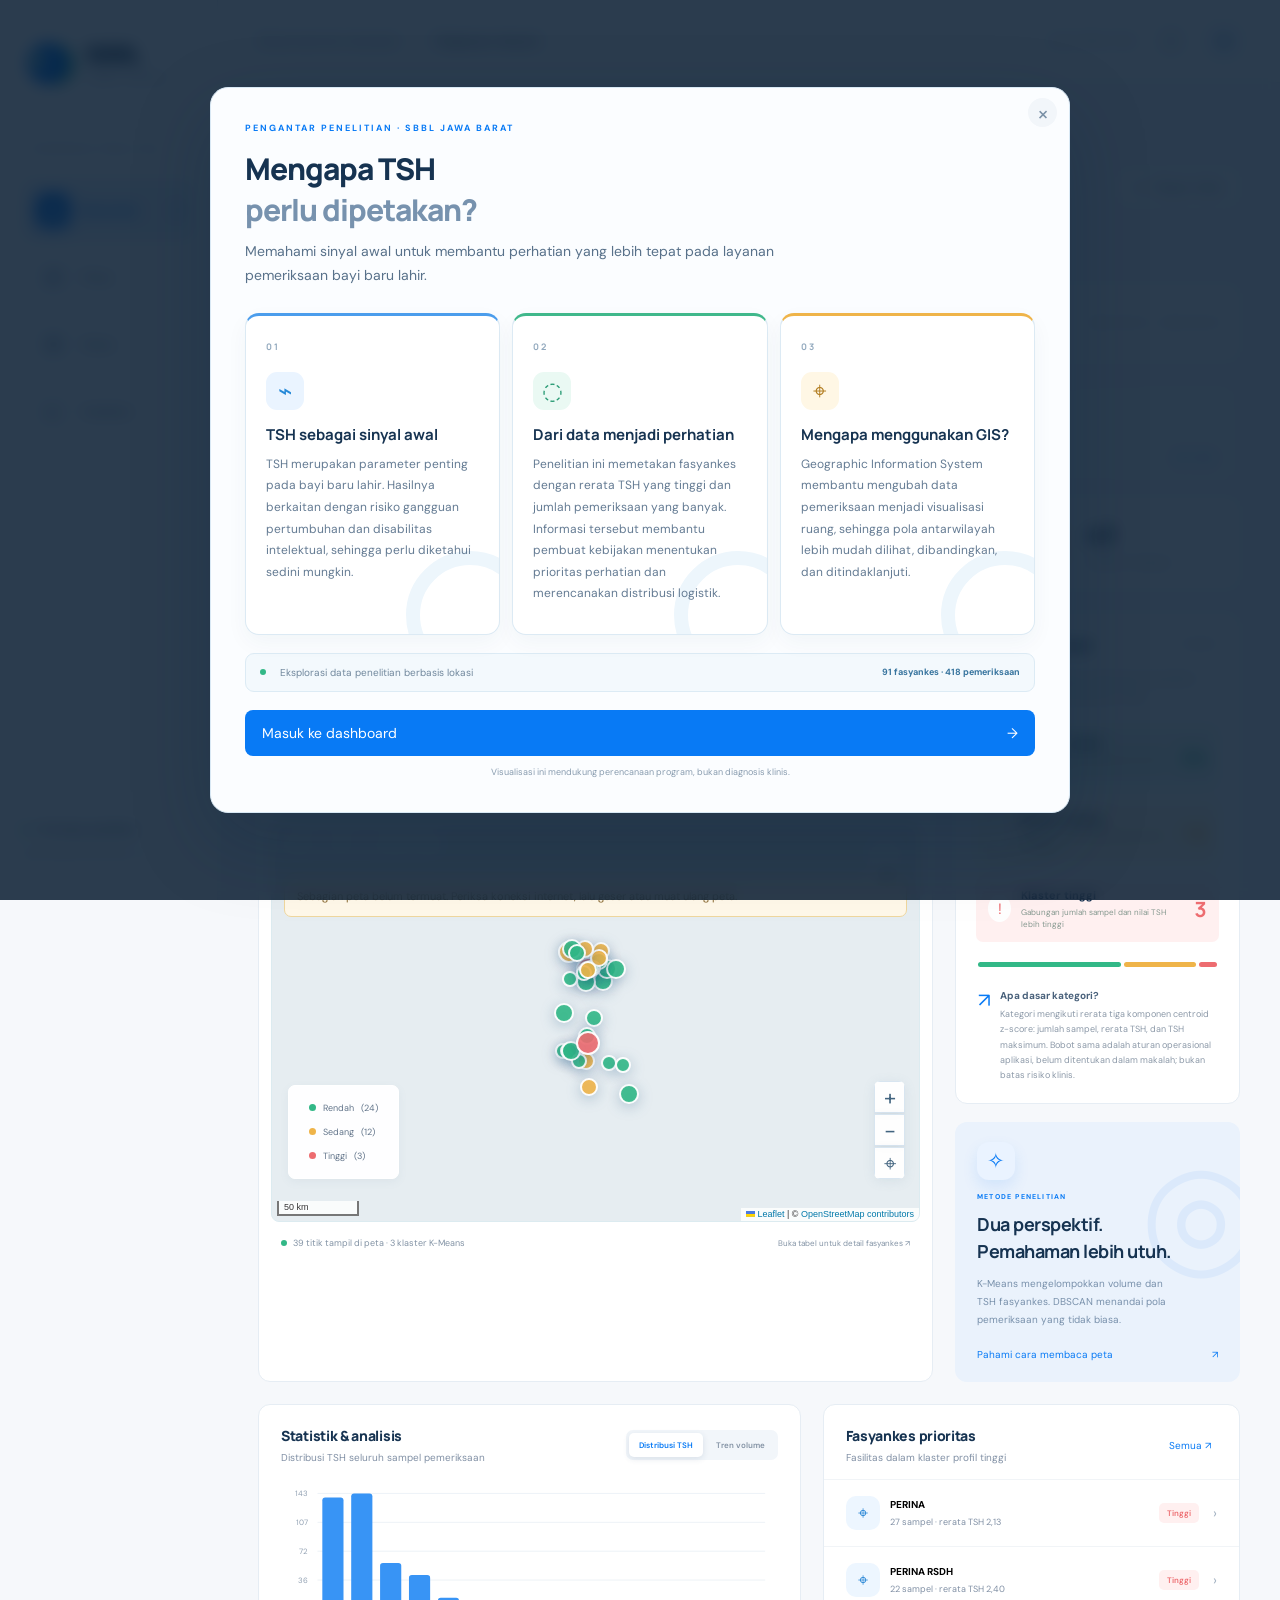
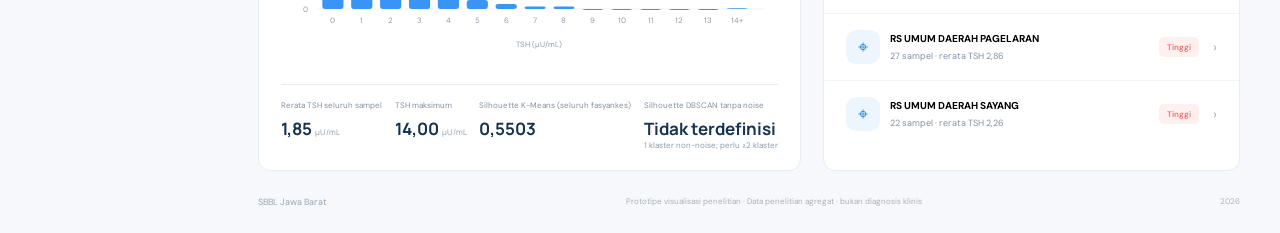
==== commit 043e4344: "Update dashboard and fix" ====
--- a/index.html
+++ b/index.html
@@ -2,6 +2,13 @@
 <html lang="id">
 <head><meta charset="UTF-8"><meta name="viewport" content="width=device-width,initial-scale=1"><meta name="theme-color" content="#087af5"><title>SBBL Jawa Barat · Observatorium Neonatal</title><meta name="description" content="Prototipe penelitian kerentanan neonatal Jawa Barat: peta interaktif, visualisasi K-Means dan DBSCAN, serta statistik fasyankes menggunakan data penelitian."><meta name="referrer" content="strict-origin-when-cross-origin"><link rel="stylesheet" href="vendor/leaflet/leaflet.css"><link rel="stylesheet" href="style.css?v=20260916-marker-modal"></head>
 <body>
+<div id="startup-loader" aria-label="Memuat aplikasi" role="status">
+	<div class="loader-core"><span></span><span></span><span></span></div>
+	<div class="loader-brand">SBBL <b>JAWA BARAT</b></div>
+	<p>MEMUAT RUANG ANALISIS</p>
+	<div class="loader-progress"><i></i></div>
+</div>
+<button class="scroll-top" id="scroll-top" type="button" aria-label="Kembali ke bagian atas" title="Kembali ke atas"><span>↑</span></button>
 <aside class="sidebar"><a class="brand" href="#beranda"><span class="logo">◕</span><span>SBBL<span class="brand-sub">JAWA BARAT</span></span></a><div class="workspace">WORKSPACE PENELITIAN</div><nav id="side-nav"></nav><div class="side-bottom"><div class="live-dot"></div> Prototipe penelitian<span>Hybrid Spatial Clustering · v1.0</span></div></aside>
 <div class="app"><header><div class="mobile-brand"><span class="logo">◕</span><strong>SBBL Jawa Barat</strong></div><div class="breadcrumb">Observatorium neonatal <span>/</span> <strong id="crumb">Ringkasan wilayah</strong></div><div class="header-right"><span class="demo-label">DATA PENELITIAN</span><button class="icon-button" id="info-button" aria-label="Tentang aplikasi">ⓘ</button><div class="avatar">PR</div></div></header>
 <main><section class="page-heading"><div><div class="eyebrow"><span></span> SKRINING BAYI BARU LAHIR</div><h1 id="page-title">Setiap awal kehidupan,<br><span>layak mendapat perhatian.</span></h1><p id="page-desc">Eksplorasi kerentanan neonatal di Jawa Barat melalui hybrid spatial clustering.</p></div><button class="export-button" id="export">↓ <span>Ekspor data</span></button></section>
--- a/style.css
+++ b/style.css
@@ -1,10 +1,39 @@
 @import url('https://fonts.googleapis.com/css2?family=DM+Sans:wght@400;500;600;700&family=Manrope:wght@400;500;600;700;800&display=swap');
+body:has(#startup-loader){overflow:hidden}
+#startup-loader{position:fixed;inset:0;z-index:100;background:#091c32;color:#eaf5ff;display:grid;place-items:center;align-content:center;gap:18px;transition:opacity .65s ease,visibility .65s ease}
+#startup-loader.is-done{opacity:0;visibility:hidden;pointer-events:none}
+.loader-core{position:relative;width:92px;height:92px;display:grid;place-items:center;border:1px solid #4fa9e866;border-radius:50%;box-shadow:0 0 0 12px #2088c612,0 0 45px #2088c64d}
+.loader-core:before,.loader-core:after{content:'';position:absolute;border:1px solid #47c79b88;border-radius:50%;animation:loader-orbit 2.2s linear infinite}
+.loader-core:before{inset:12px;border-left-color:transparent;border-right-color:transparent}
+.loader-core:after{inset:-9px;border-top-color:transparent;border-bottom-color:transparent;animation-duration:3s;animation-direction:reverse}
+.loader-core span{position:absolute;width:7px;height:7px;border-radius:50%;background:#55d7ac;box-shadow:0 0 14px #55d7ac;animation:loader-dot 1.5s ease-in-out infinite}
+.loader-core span:nth-child(2){background:#4aaaf5;box-shadow:0 0 14px #4aaaf5;animation-delay:.3s;transform:translateX(23px)}
+.loader-core span:nth-child(3){background:#f4bd5c;box-shadow:0 0 14px #f4bd5c;animation-delay:.6s;transform:translateY(23px)}
+.loader-brand{font:800 22px Manrope,sans-serif;letter-spacing:3px}.loader-brand b{display:block;margin-top:4px;text-align:center;color:#70a2c7;font-size:8px;letter-spacing:4px}.loader-progress{width:190px;height:3px;overflow:hidden;background:#ffffff18;border-radius:5px}.loader-progress i{display:block;width:45%;height:100%;background:linear-gradient(90deg,#4da7f1,#4ed0a1);box-shadow:0 0 12px #4da7f1;animation:loader-progress 1.8s ease-in-out infinite}.loader-progress+p{margin:0;color:#7194b2;font-size:8px;letter-spacing:2px}
+@keyframes loader-orbit{to{transform:rotate(360deg)}}@keyframes loader-dot{0%,100%{opacity:.35;scale:.7}50%{opacity:1;scale:1.2}}@keyframes loader-progress{0%{transform:translateX(-110%)}100%{transform:translateX(340%)}}
+.scroll-top{position:fixed;right:28px;bottom:28px;z-index:25;display:grid;place-items:center;width:46px;height:46px;padding:0;border:1px solid #ffffffb8;border-radius:15px;background:linear-gradient(145deg,#147ff0e8,#075ccde8);color:#fff;box-shadow:0 12px 26px #0a4a8c38,0 0 0 5px #087af512;opacity:0;visibility:hidden;transform:translateY(12px) scale(.88);transition:opacity .25s ease,visibility .25s ease,transform .25s ease,box-shadow .25s ease}
+.scroll-top:before{content:'';position:absolute;inset:4px;border:1px solid #ffffff45;border-radius:11px;pointer-events:none}.scroll-top span{position:relative;font:700 24px Manrope,sans-serif;line-height:1;transform:translateY(-1px)}.scroll-top.is-visible{opacity:1;visibility:visible;transform:translateY(0) scale(1)}.scroll-top:hover{transform:translateY(-4px) scale(1.04);box-shadow:0 16px 30px #0a4a8c4a,0 0 0 6px #087af51a}.scroll-top:active{transform:translateY(-1px) scale(.96)}
+@media(max-width:600px){.scroll-top{right:17px;bottom:78px;width:42px;height:42px;border-radius:13px}.scroll-top span{font-size:22px}}
 :root{--blue:#087af5;--ink:#163351;--muted:#8190a5;--line:#e6edf4;--green:#32b887;--orange:#efb449;--red:#ed6c70}*{box-sizing:border-box}body{margin:0;background:#f6f8fb;color:var(--ink);font-family:'DM Sans',sans-serif;font-size:14px}button,select,input{font:inherit}button,a,select{ -webkit-tap-highlight-color:transparent}button{cursor:pointer}button:focus-visible,a:focus-visible,select:focus-visible,input:focus-visible{outline:3px solid #7ec0ff;outline-offset:3px}button{transition:background .18s,transform .18s}button:hover{filter:brightness(.97)}button:active{transform:translateY(1px)}.sidebar{position:fixed;width:218px;top:0;bottom:0;background:white;border-right:1px solid var(--line);padding:35px 22px;display:flex;flex-direction:column;z-index:20}.brand{display:flex;gap:10px;align-items:center;text-decoration:none;color:var(--ink);font-size:25px;font-weight:800;letter-spacing:-1px}.logo{font-size:51px;line-height:1;color:var(--blue);text-shadow:6px 5px 0 #53c194;display:inline-block;transform:rotate(-30deg);margin-right:9px}.brand-sub{display:block;font-size:9px;letter-spacing:3px;color:#8190a5;margin-top:1px}.workspace{font-size:9px;letter-spacing:1.5px;color:#9ba6b4;margin:57px 8px 19px}.nav-link{display:flex;align-items:center;gap:14px;color:#7a899b;text-decoration:none;padding:14px;margin:5px 0;border-radius:9px;font-weight:500}.nav-link.active{background:#eaf3ff;color:var(--blue)}.nav-icon{font-size:21px;width:23px;text-align:center}.nav-link.active:after{content:'';width:5px;height:5px;background:var(--blue);border-radius:50%;margin-left:auto}.side-bottom{margin-top:auto;font-size:11px;line-height:24px}.side-bottom>span{display:block;color:#9ca7b5;font-size:9px}.live-dot{display:inline-block;width:6px;height:6px;background:var(--green);border-radius:50%;margin-right:6px}.app{margin-left:218px}header{height:83px;padding:0 40px;border-bottom:1px solid var(--line);background:#ffffffb5;display:flex;align-items:center;justify-content:space-between}.breadcrumb{font-size:12px;color:var(--muted)}.breadcrumb span{margin:0 14px;color:#c0c9d3}.breadcrumb strong{color:#52657a;font-weight:500}.header-right{display:flex;align-items:center;gap:20px}.demo-label{font-size:9px;letter-spacing:1px;color:#8b9bae}.avatar{display:grid;place-items:center;width:33px;height:33px;background:#e5f0fc;border:3px solid white;box-shadow:0 0 0 1px #dce8f4;border-radius:50%;font-size:10px;color:#3979b6;font-weight:700}.icon-button{border:0;background:none;color:#8a99ac;font-size:20px}main{max-width:1530px;margin:auto;padding:34px 40px 0}.page-heading{display:flex;justify-content:space-between;align-items:center;margin-bottom:27px}.eyebrow{font-size:9px;font-weight:700;letter-spacing:2px;color:var(--blue);display:block}.eyebrow>span{display:inline-block;width:15px;height:2px;background:var(--blue);vertical-align:middle;margin-right:7px}h1{font-family:Manrope,sans-serif;font-size:32px;line-height:1.4;letter-spacing:-1.2px;margin:12px 0 10px;font-weight:800}h1 span{color:#8395aa;font-weight:500}.page-heading p{color:var(--muted);font-size:12px;margin:0}.export-button{border:1px solid #dce5ee;background:white;padding:11px 16px;border-radius:7px;font-size:12px;color:#47617c;display:flex;gap:10px;align-items:center}.filter-bar{background:white;border:1px solid var(--line);border-radius:10px;display:flex;align-items:center;padding:14px 18px;margin-bottom:20px;gap:25px}.filter{display:flex;gap:12px;align-items:center;min-width:205px}.filter+.filter{border-left:1px solid var(--line);padding-left:24px}.filter-icon{color:var(--blue);font-size:24px;background:#f1f7ff;width:36px;height:36px;display:grid;place-items:center;border-radius:8px}.filter label{display:block;font-size:9px;color:var(--muted);margin-bottom:3px}select{border:0;background:transparent;color:var(--ink);font-size:11px;font-weight:600;min-width:155px;cursor:pointer}.filter-note{margin-left:auto;font-size:10px;color:#99a5b4;white-space:nowrap}.divider{margin:0 10px;color:#d8e0e8}.stats{display:grid;grid-template-columns:repeat(4,1fr);gap:16px;margin-bottom:24px}.stat{background:white;border:1px solid var(--line);border-radius:10px;padding:19px;display:flex;align-items:center;gap:15px}.stat-icon{width:44px;height:44px;border-radius:12px;background:#ecf5ff;color:var(--blue);display:grid;place-items:center;font-size:23px}.stat:nth-child(2) .stat-icon{background:#ecf9f3;color:#35ac7e}.stat:nth-child(3) .stat-icon{background:#f3efff;color:#9477d2}.stat:nth-child(4) .stat-icon{background:#fff6e7;color:#d5a23c}.stat strong{font-family:Manrope,sans-serif;font-size:25px;letter-spacing:-.7px}.stat p{margin:4px 0 0;color:var(--muted);font-size:10px}.stat .stat-trend{margin-left:auto;align-self:flex-start;font-size:9px;color:#53af8d;background:#f0faf5;padding:4px;border-radius:4px}.content-grid{display:grid;grid-template-columns:minmax(0,1fr) 285px;gap:22px}.card{background:white;border:1px solid var(--line);border-radius:12px;overflow:hidden}.card-heading{display:flex;align-items:center;justify-content:space-between;padding:21px 22px 15px;gap:10px}h2{font-family:Manrope,sans-serif;font-size:14px;letter-spacing:-.3px;margin:0;font-weight:800}.card-heading p{font-size:10px;color:var(--muted);margin:6px 0 0}.small-tag{font-size:8px;letter-spacing:1px;background:#f4f7fa;color:#8a99a9;padding:6px 8px;border-radius:4px;white-space:nowrap}.map-toolbar{display:flex;justify-content:space-between;align-items:center;padding:0 22px 16px}.segmented{display:flex;background:#f2f6fa;padding:3px;border-radius:7px;gap:3px}.segmented button{border:0;background:none;color:#8291a3;padding:8px 15px;font-size:10px;font-weight:600;border-radius:5px;white-space:nowrap}.segmented button.active{background:white;color:var(--blue);box-shadow:0 2px 6px #244b7020}.map-toolbar .segmented button.active{background:var(--blue);color:white}.text-button{font-size:10px;color:var(--blue);border:0;background:none;padding:6px}.map-wrap{position:relative;margin:0 12px;background:#e0f1f8;border:1px solid #dcebf0;border-radius:8px;overflow:hidden;aspect-ratio:1.62}#map{display:block;width:100%;height:100%;touch-action:manipulation}.map-caption{position:absolute;top:12px;left:14px;font-size:6px;letter-spacing:1px;color:#88a6b5}.compass{position:absolute;right:20px;top:18px;color:#56758a;text-align:center;font-size:9px}.compass span{display:block;transform:rotate(-90deg);font-size:24px;margin-top:3px}.map-controls{position:absolute;right:14px;bottom:26px;display:flex;flex-direction:column;gap:1px;box-shadow:0 2px 12px #6a8eab20;border-radius:6px;overflow:hidden}.map-controls button{background:white;border:0;width:31px;height:32px;font-size:22px;color:#487a9b}.legend{position:absolute;bottom:25px;left:16px;background:#fffffff0;border:1px solid #fff;padding:10px 12px;border-radius:7px;box-shadow:0 3px 10px #63809a12}.legend button{display:flex;align-items:center;gap:7px;border:0;background:none;font-size:9px;color:#62748a;padding:4px 0}.legend button.dim{opacity:.35}.legend i{width:7px;height:7px;border-radius:50%;background:var(--c)}.map-scale{position:absolute;bottom:9px;right:60px;font-size:10px;color:#7394a6}.map-scale span{font-size:7px;margin-left:5px}.map-footer{padding:15px 22px;display:flex;align-items:center;font-size:9px;color:#8393a5}.right{margin-left:auto;font-size:8px}.subtle{font-size:9px;color:#a1abba}.section-description{margin:0 22px 18px;color:#8a99a9;font-size:11px;line-height:1.7}.zone-row{display:flex;align-items:center;margin:0 20px 10px;padding:12px;border-radius:7px;background:var(--bg);gap:10px;border:0;width:calc(100% - 40px);text-align:left;color:var(--ink)}.zone-indicator{width:27px;height:27px;border-radius:50%;background:white;color:var(--c);display:grid;place-items:center;font-size:15px}.zone-row strong{font-size:11px;display:block}.zone-row small{font-size:8px;color:#85988f}.zone-row b{font-family:Manrope,sans-serif;margin-left:auto;font-size:21px;color:var(--c)}.distribution-bar{display:flex;height:5px;gap:3px;margin:20px 22px}.distribution-bar i{background:var(--green);width:65%;border-radius:4px}.distribution-bar i:nth-child(2){background:var(--orange);width:30%}.distribution-bar i:nth-child(3){background:var(--red);width:5%}.insight-note{display:flex;gap:9px;margin:0 22px 20px;color:var(--blue)}.insight-note>span{font-size:20px}.insight-note p{font-size:9px;color:#8c99a8;line-height:1.7;margin:0}.insight-note strong{display:block;color:#49617b;font-size:10px;margin-bottom:3px}.research-card{background:#eaf2fc;margin-top:18px;padding:20px 22px;border-radius:12px;position:relative;overflow:hidden}.research-card:after{content:'◎';position:absolute;right:-22px;top:0;font-size:140px;color:#dbe9fb;pointer-events:none}.research-card>*{position:relative;z-index:1}.research-card .eyebrow{font-size:7px;letter-spacing:1.2px}.research-icon{display:block;color:var(--blue);font-size:23px;margin-bottom:12px}.research-card h3{font-family:Manrope,sans-serif;font-size:18px;line-height:1.5;letter-spacing:-.5px;margin:10px 0}.research-card p{font-size:10px;line-height:1.8;color:#7890ab;max-width:205px}.research-card button{border:0;background:none;color:var(--blue);font-size:10px;padding:9px 0 0;width:100%;text-align:left}.research-card button span{float:right}.bottom-grid{display:grid;grid-template-columns:minmax(0,1.3fr) minmax(0,1fr);gap:22px;margin-top:22px}.compact button{font-size:8px;padding:7px 10px}#chart{padding:0 20px;height:180px}#chart svg{width:100%;height:100%;overflow:visible}.chart-summary{display:flex;justify-content:space-between;margin:0 22px;padding:15px 0 20px;border-top:1px solid var(--line)}.chart-summary>span{font-size:8px;color:var(--muted)}.chart-summary strong{display:block;font-family:Manrope,sans-serif;font-size:17px;color:var(--ink);margin-top:7px}.chart-summary small{font-size:8px;color:#8b9bae;font-weight:400}.facility-row{width:100%;display:flex;align-items:center;text-align:left;padding:16px 22px;background:white;border:0;border-top:1px solid #f1f4f7;gap:10px}.facility-row:hover{background:#f8fbff}.facility-symbol{display:grid;place-items:center;background:#f2f6fb;color:#88a1bc;border-radius:8px;width:34px;height:34px;font-size:18px}.facility-row strong{display:block;font-size:10px}.facility-row small{display:block;color:var(--muted);font-size:9px;margin-top:5px}.badge{display:inline-block;padding:5px 8px;border-radius:5px;font-size:8px;color:var(--c);background:var(--bg);font-weight:600}.facility-row .badge{margin-left:auto}.chevron{color:#a0afbf;margin-left:4px}footer{display:flex;justify-content:space-between;padding:25px 0;color:#97a5b5;font-size:9px}footer>span{font-size:8px;color:#a6b1bf}.mobile-brand,.mobile-nav{display:none}.data-tools{display:flex;gap:20px;padding:10px 22px 22px;justify-content:space-between;flex-wrap:wrap}input{border:1px solid #dce7f1;border-radius:7px;padding:11px 13px;color:var(--ink);background:#fbfdff;min-width:260px;font-size:12px}.table-scroll{overflow:auto}table{width:100%;border-collapse:collapse;white-space:nowrap;text-align:left}th{font-size:10px;color:#8b99a9;font-weight:500;background:#f8fafc;padding:14px 22px}td{padding:18px 22px;border-top:1px solid var(--line);font-size:11px}td small{display:block;color:var(--muted);margin-top:5px;font-size:9px}tbody tr{cursor:pointer}tbody tr:hover{background:#f4f9ff}dialog{border:1px solid var(--line);border-radius:18px;padding:30px;width:440px;max-width:calc(100% - 28px);max-height:90dvh;overflow:auto;box-shadow:0 25px 100px #0e2f5633;color:var(--ink)}dialog::backdrop{background:#12314e70;backdrop-filter:blur(4px)}.dialog-close{position:absolute;right:12px;top:10px;border:0;background:#f2f6fa;color:#7990a6;border-radius:50%;width:29px;height:29px;font-size:22px}dialog h2{font-size:22px;margin:20px 0 7px}dialog p{font-size:12px;line-height:1.8;color:#7a8b9f}.detail-box{background:#f7faff;border:1px solid var(--line);padding:15px;border-radius:10px;margin:16px 0}.detail-line{display:flex;justify-content:space-between;font-size:12px;padding:10px 0;border-bottom:1px solid var(--line)}.detail-line:last-child{border:0}.primary-button{background:var(--blue);color:white;border:0;border-radius:8px;padding:13px;width:100%;margin-top:10px}#toast{position:fixed;bottom:30px;left:50%;transform:translate(-50%,20px);background:#173b60;color:white;padding:13px 22px;border-radius:9px;font-size:12px;opacity:0;transition:.2s;pointer-events:none;z-index:100}#toast.show{opacity:1;transform:translate(-50%,0)}.map-tooltip{position:absolute;top:45px;left:18px;background:white;border-radius:7px;padding:12px;font-size:11px;box-shadow:0 3px 18px #183a5822;pointer-events:none}.map-tooltip small{display:block;margin-top:5px;color:var(--muted)}[hidden]{display:none!important}
 @media(min-width:1500px){.map-wrap{aspect-ratio:1.85}.research-card{padding-bottom:26px}}@media(max-width:1200px){.sidebar{width:180px;padding:30px 14px}.app{margin-left:180px}main{padding:27px 25px 0}header{padding:0 25px}.content-grid{grid-template-columns:minmax(0,1fr) 250px;gap:16px}.filter-note{display:none}.stat{padding:15px;gap:10px}.stat-trend{display:none}.stat strong{font-size:22px}.map-wrap{aspect-ratio:1.3}.bottom-grid{gap:16px}.compact button{padding:7px}.chart-card .card-heading{align-items:flex-start;flex-direction:column}h1{font-size:29px}}
 @media(max-width:950px){.sidebar{width:76px;padding:27px 12px}.brand>span:last-child,.workspace,.nav-label,.side-bottom,.nav-link.active:after{display:none}.brand .logo{font-size:40px}.sidebar nav{margin-top:40px}.nav-link{padding:13px}.app{margin-left:76px}.content-grid{grid-template-columns:minmax(0,1fr)}.insight-column{display:grid;grid-template-columns:1.2fr 1fr;gap:16px}.research-card{margin:0}.map-wrap{aspect-ratio:1.7}.bottom-grid{grid-template-columns:1fr 1fr}.stats{gap:10px}.stat-icon{width:33px;height:36px;font-size:19px}.stat{padding:13px 10px}.stat strong{font-size:20px}.stat p{font-size:9px}.chart-summary{gap:8px}.chart-summary strong{font-size:14px}.chart-summary>span{font-size:7px}}
 @media(max-width:600px){.sidebar{display:none}.app{margin-left:0}header{height:72px;padding:0 20px;background:#fff;border-bottom:1px solid #e9f0f7}.mobile-brand{display:flex;align-items:center;gap:7px;font-size:15px;letter-spacing:-.4px}.mobile-brand .logo{font-size:34px}.breadcrumb,.demo-label,.avatar{display:none}.header-right{gap:0}main{padding:25px 16px 85px}.eyebrow{font-size:8px;letter-spacing:1.4px}h1{font-size:25px;letter-spacing:-1px;line-height:1.4;margin-top:12px}.page-heading{align-items:flex-start;margin-bottom:22px}.page-heading p{font-size:10px;max-width:280px;line-height:1.8}.export-button{padding:7px 10px;font-size:17px;margin-top:26px}.export-button span{display:none}.filter-bar{gap:0;padding:12px 10px;margin-bottom:14px}.filter{min-width:0;gap:6px;width:50%}.filter+.filter{padding-left:10px}.filter-icon{font-size:20px;width:28px;background:none}.filter label{font-size:8px}select{font-size:10px;min-width:0;width:100%;max-width:132px}.filter>div{min-width:0}.filter-icon{flex-shrink:0}.stats{grid-template-columns:1fr 1fr;gap:10px;margin-bottom:20px}.stat{padding:15px 13px;gap:11px;border-radius:10px}.stat-icon{height:39px;width:39px;font-size:21px}.stat strong{font-size:23px}.stat p{font-size:9px}.card-heading{padding:18px 16px 14px}h2{font-size:13px}.card-heading p{font-size:9px}.small-tag{font-size:6px;padding:5px}.map-toolbar{padding:0 12px 13px;gap:5px}.segmented button{font-size:9px;padding:8px 10px}.map-toolbar .text-button{font-size:8px;padding:0}.map-wrap{margin:0 8px;aspect-ratio:.96}#map{width:145%;max-width:none;margin-left:-22.5%}.map-caption{font-size:5px;top:10px;left:10px}.legend{left:10px;bottom:20px;padding:8px 10px}.legend button{font-size:9px}.map-footer{padding:13px 15px;font-size:8px}.map-footer .right{font-size:7px;max-width:140px;text-align:right}.insight-column{grid-template-columns:1fr}.section-description{font-size:10px;margin-bottom:15px}.zone-card #zones{display:flex;padding:0 15px;gap:8px}.zone-row{margin:0;padding:12px 8px;flex-direction:column;gap:7px;text-align:center;width:33.33%;position:relative}.zone-row b{margin:0;font-size:24px}.zone-row small{font-size:7px}.zone-indicator{width:24px;height:24px}.zone-row strong{font-size:10px}.distribution-bar{margin:17px}.insight-note{margin:0 17px 17px}.research-card{display:none}.bottom-grid{grid-template-columns:1fr;margin-top:18px}.chart-card .card-heading{flex-direction:row;align-items:center}.compact button{font-size:8px;padding:7px 8px}.chart-card .card-heading p{max-width:145px;line-height:1.6}.chart-summary>span{font-size:8px}.chart-summary strong{font-size:17px}#chart{height:180px}.facility-row strong{font-size:11px}.facility-row{padding:15px 17px}.mobile-nav{position:fixed;bottom:0;left:0;right:0;padding:7px 13px max(8px,env(safe-area-inset-bottom));display:flex;justify-content:space-around;background:#ffffffed;backdrop-filter:blur(14px);border-top:1px solid var(--line);z-index:25}.mobile-nav .nav-link{flex-direction:column;gap:3px;font-size:9px;padding:4px 18px;margin:0;background:none}.mobile-nav .nav-icon{font-size:22px}.mobile-nav .nav-label{display:block}.mobile-nav .nav-link.active:after{display:none}footer{font-size:8px;flex-wrap:wrap;gap:10px;line-height:1.8}footer>span:first-child{order:3;width:100%;max-width:300px}.data-tools{padding:5px 14px 18px;gap:12px}input{width:100%;min-width:0}#risk-filters{width:100%;overflow:auto}#risk-filters button{flex:1;padding:8px}td,th{padding:15px;font-size:10px}.data-page .card-heading{align-items:flex-start}#toast{bottom:85px;max-width:90%;width:max-content;font-size:11px}.map-tooltip{top:35px;left:12px}.insight-column{gap:0}}
 /* Geographic map: isolate Leaflet panes below application navigation. */
 #intro-dialog:has(.intro-conclusion){width:580px}
+#intro-dialog:has(.intro-story){width:860px;padding:34px;max-height:92dvh;background:#fbfdff;border-color:#d8e8f4;box-shadow:0 28px 80px #09244238}
+#intro-dialog:has(.intro-story)::backdrop{background:#071b30d9;backdrop-filter:blur(8px)}
+#intro-dialog .intro-lead{max-width:570px;color:#58718a;font-size:14px;line-height:1.7;margin:10px 0 0}
+.intro-story{display:grid;grid-template-columns:repeat(3,1fr);gap:12px;margin:25px 0 18px}
+.intro-story-card{position:relative;min-height:235px;padding:20px;border:1px solid #dceaf4;border-radius:14px;background:#fff;overflow:hidden;box-shadow:0 8px 22px #173b5d0b;animation:intro-rise .55s ease both}
+.intro-story-card:nth-child(2){animation-delay:.1s}.intro-story-card:nth-child(3){animation-delay:.2s}
+.intro-story-card:after{content:'';position:absolute;width:100px;height:100px;right:-35px;bottom:-45px;border:14px solid #edf6fc;border-radius:50%}
+.intro-story-focus{border-top:3px solid #4b9dec}.intro-story-action{border-top:3px solid #40b88b}.intro-story-map{border-top:3px solid #efb449}
+.intro-card-index{color:#91a8bd;font:700 9px Manrope,sans-serif;letter-spacing:2px}.intro-story-icon{display:grid;place-items:center;width:38px;height:38px;margin:18px 0 14px;border-radius:11px;background:#eaf4ff;color:#2589d8;font-size:24px}.intro-story-action .intro-story-icon{background:#eaf9f3;color:#299b74}.intro-story-map .intro-story-icon{background:#fff7e5;color:#b27d20}
+#intro-dialog .intro-story h3{position:relative;z-index:1;margin:0 0 9px;font:700 15px Manrope,sans-serif;color:#163351}.intro-story-card p{position:relative;z-index:1;margin:0;color:#667f96;font-size:11px;line-height:1.75}
+.intro-footer-note{display:flex;align-items:center;gap:8px;padding:12px 14px;border:1px solid #dcebf5;border-radius:9px;background:#f3f9fd;color:#71889d;font-size:10px}.intro-footer-note b{margin-left:auto;color:#37749e;font-size:9px}
+#intro-dialog:has(.intro-story) .intro-actions{margin-top:18px}.intro-actions small{font-size:9px}
+@keyframes intro-rise{from{opacity:0;transform:translateY(12px)}to{opacity:1;transform:translateY(0)}}
+@media(max-width:600px){#intro-dialog:has(.intro-story){width:calc(100% - 24px);padding:22px 17px}#intro-dialog .intro-lead{font-size:11px}.intro-story{grid-template-columns:1fr;gap:9px;margin:18px 0 14px}.intro-story-card{min-height:0;padding:15px}.intro-story-icon{margin:12px 0 10px;width:32px;height:32px;font-size:19px}.intro-story-card p{font-size:10px}.intro-footer-note{align-items:flex-start;flex-wrap:wrap;font-size:9px}.intro-footer-note b{width:100%;margin-left:14px}.intro-actions .primary-button{padding:13px 15px}}
 #intro-dialog .intro-conclusion p{font-size:14px;line-height:1.85;margin:15px 0}
 .intro-conclusion strong{color:#2667a4}
 @media(max-width:600px){#intro-dialog .intro-conclusion p{font-size:12px;margin:12px 0}}
